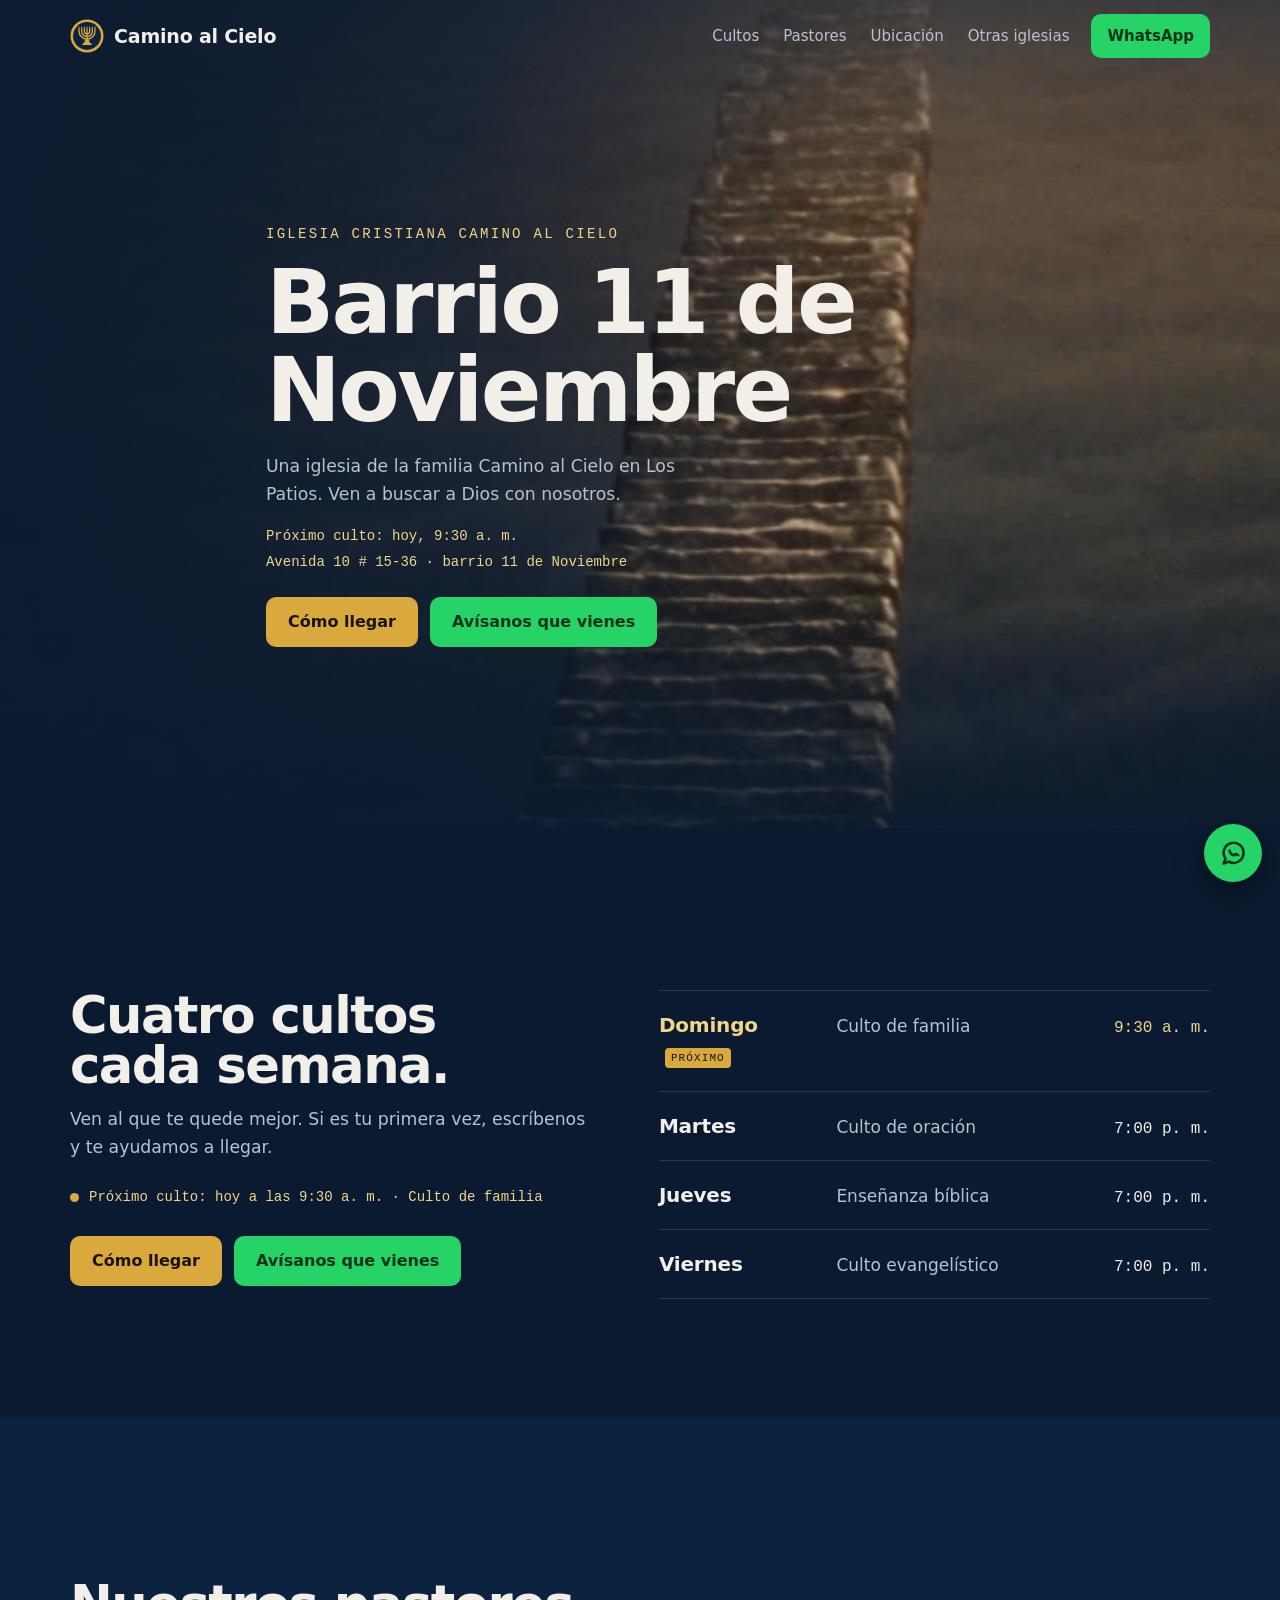
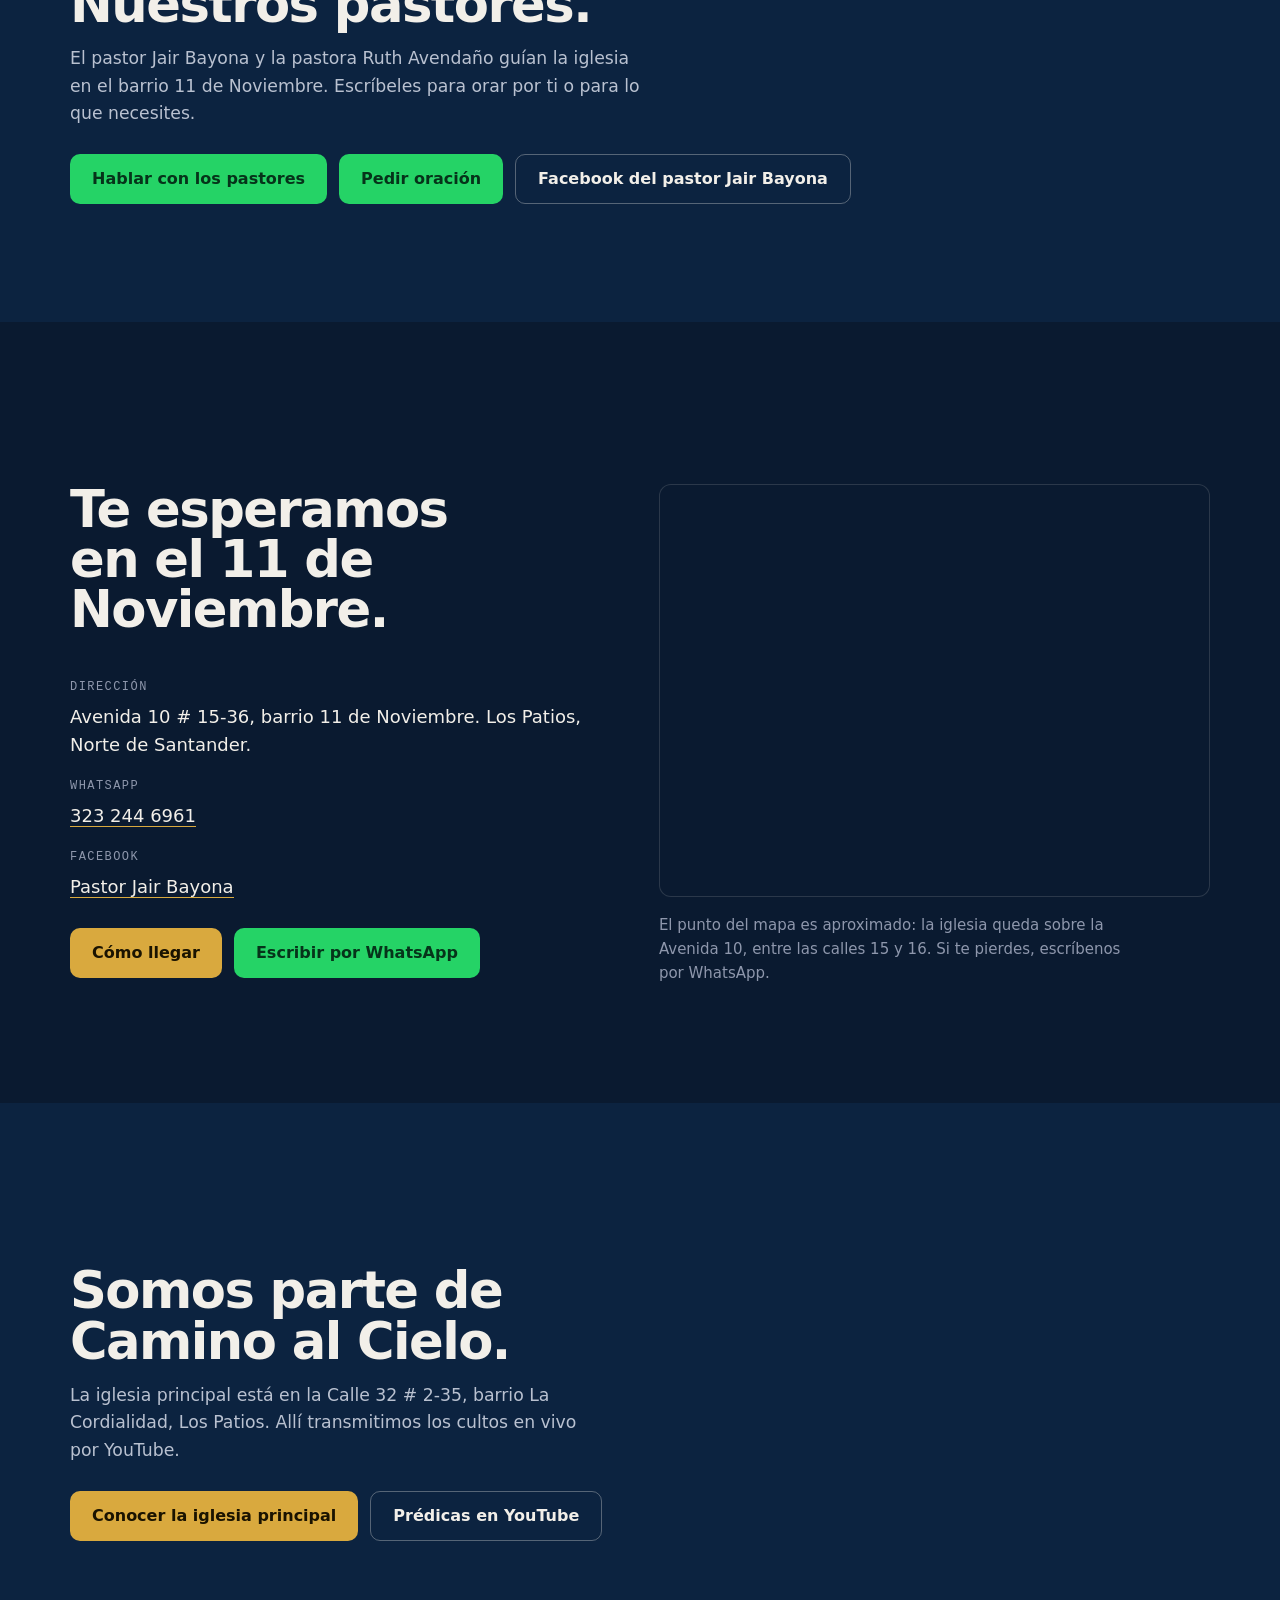
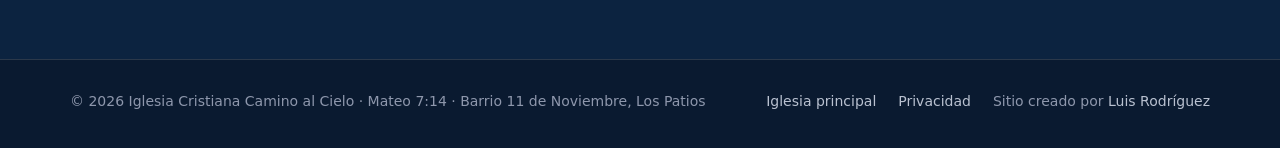
==== once-de-noviembre/index.html @ 1d3d3722 "Web: página de la iglesia del barrio 11 de Noviembre y sección «Nuestras iglesias» - /once-de-noviem" ====
<!doctype html>
<html lang="es-CO" class="no-js">
<head>
<meta charset="utf-8">
<!-- Página generada por _sedes/hacer_sedes.py desde _sedes/sedes.json. No la edites a mano: cambia la lista (o _sedes/plantilla.html) y vuelve a generar. -->
<!-- Seguridad: solo se carga lo propio + Google Fonts y el mapa de Google. Si agregas un recurso de otro sitio, agrégalo aquí en la plantilla. -->
<meta http-equiv="Content-Security-Policy" content="default-src 'none'; script-src 'self'; style-src 'self' https://fonts.googleapis.com; font-src https://fonts.gstatic.com; img-src 'self'; connect-src 'self'; frame-src https://www.google.com https://maps.google.com; base-uri 'none'; form-action 'none'; upgrade-insecure-requests">
<meta name="referrer" content="strict-origin-when-cross-origin">
<meta name="viewport" content="width=device-width, initial-scale=1">
<title>Camino al Cielo · Barrio 11 de Noviembre, Los Patios | Cultos y horarios</title>
<meta name="description" content="Iglesia Cristiana Camino al Cielo en el barrio 11 de Noviembre, Los Patios. Pastores Jair Bayona y Ruth Avendaño. Cultos: Domingo 9:30 a. m.; martes, jueves y viernes 7:00 p. m. Avenida 10 # 15-36.">
<link rel="canonical" href="https://caminoalcielo714.org/once-de-noviembre/">
<meta property="og:type" content="website">
<meta property="og:url" content="https://caminoalcielo714.org/once-de-noviembre/">
<meta property="og:title" content="Iglesia Cristiana Camino al Cielo · Barrio 11 de Noviembre">
<meta property="og:description" content="Te esperamos: Domingo 9:30 a. m.; martes, jueves y viernes 7:00 p. m. Avenida 10 # 15-36, barrio 11 de Noviembre, Los Patios.">
<meta property="og:image" content="https://caminoalcielo714.org/img/og.jpg">
<meta property="og:locale" content="es_CO">
<meta name="theme-color" content="#0A1A30">
<link rel="icon" href="/img/sello.svg" type="image/svg+xml">
<link rel="preload" as="image" href="/img/hero.jpg" media="(min-width: 761px)">
<link rel="preload" as="image" href="/img/hero-movil.jpg" media="(max-width: 760px)">
<link rel="preconnect" href="https://fonts.googleapis.com">
<link rel="preconnect" href="https://fonts.gstatic.com" crossorigin>
<link rel="stylesheet" href="https://fonts.googleapis.com/css2?family=Outfit:wght@500;600;700;800&family=Inter:wght@400;500;600&family=IBM+Plex+Mono:wght@400;500&display=swap">
<link rel="stylesheet" href="/styles.css">
<script type="application/ld+json">{"@context":"https://schema.org","@type":"Church","@id":"https://caminoalcielo714.org/once-de-noviembre/#iglesia","name":"Iglesia Cristiana Camino al Cielo · Barrio 11 de Noviembre","url":"https://caminoalcielo714.org/once-de-noviembre/","logo":"https://caminoalcielo714.org/img/sello.svg","telephone":"+573232446961","address":{"@type":"PostalAddress","streetAddress":"Avenida 10 # 15-36, barrio 11 de Noviembre","addressLocality":"Los Patios","addressRegion":"Norte de Santander","addressCountry":"CO"},"geo":{"@type":"GeoCoordinates","latitude":7.82674,"longitude":-72.51231},"openingHoursSpecification":[{"@type":"OpeningHoursSpecification","dayOfWeek":"Sunday","opens":"09:30","closes":"11:30"},{"@type":"OpeningHoursSpecification","dayOfWeek":"Tuesday","opens":"19:00","closes":"21:00"},{"@type":"OpeningHoursSpecification","dayOfWeek":"Thursday","opens":"19:00","closes":"21:00"},{"@type":"OpeningHoursSpecification","dayOfWeek":"Friday","opens":"19:00","closes":"21:00"}],"parentOrganization":{"@id":"https://caminoalcielo714.org/#iglesia"},"employee":[{"@type":"Person","name":"Jair Bayona","jobTitle":"Pastor"},{"@type":"Person","name":"Ruth Avendaño","jobTitle":"Pastora"}],"sameAs":["https://www.facebook.com/jair.bayona.galan.2025/"]}</script>
<script type="application/json" id="sede-datos">{"whatsapp":"573232446961","mensajes":{"general":"Hola, vi la página de la iglesia Camino al Cielo del barrio 11 de Noviembre y quiero más información.","visita":"Hola, quiero visitar la iglesia Camino al Cielo del barrio 11 de Noviembre. ¿Me ayudan a llegar?","oracion":"Hola, quiero pedir oración por ","pastores":"Hola, quiero hablar con los pastores."},"coord":"7.82674,-72.51231","mapa":"https://www.google.com/maps/dir/?api=1&destination=7.82674,-72.51231","cultos":[{"dia":0,"h":9,"m":30,"nombre":"Culto de familia"},{"dia":2,"h":19,"m":0,"nombre":"Culto de oración"},{"dia":4,"h":19,"m":0,"nombre":"Enseñanza bíblica"},{"dia":5,"h":19,"m":0,"nombre":"Culto evangelístico"}],"duracionMin":120}</script>
</head>
<body>
<header class="nav" id="nav">
  <div class="wrap">
    <a class="logo" href="/" aria-label="Iglesia Cristiana Camino al Cielo, página principal"><img src="/img/sello.svg" alt="" width="34" height="34"><span>Camino al Cielo</span></a>
    <nav class="nav-links" aria-label="Secciones"><a href="#cultos">Cultos</a><a href="#pastores">Pastores</a><a href="#ubicacion">Ubicación</a><a href="/#iglesias">Otras iglesias</a></nav>
    <a class="btn btn-wa btn-nav" data-wa href="https://wa.me/573232446961?text=Hola%2C%20vi%20la%20p%C3%A1gina%20de%20la%20iglesia%20Camino%20al%20Cielo%20del%20barrio%2011%20de%20Noviembre%20y%20quiero%20m%C3%A1s%20informaci%C3%B3n.">WhatsApp</a>
    <button class="burger" id="burger" aria-label="Abrir menú" aria-expanded="false" aria-controls="menu"><svg viewBox="0 0 24 24" fill="none" stroke="currentColor" stroke-width="2" stroke-linecap="round"><path d="M4 7h16M4 12h16M4 17h16"/></svg></button>
  </div>
</header>
<div class="menu" id="menu">
  <a href="#cultos">Cultos</a><a href="#pastores">Pastores</a><a href="#ubicacion">Ubicación</a><a href="/#iglesias">Otras iglesias</a><a href="/">Iglesia principal</a>
  <a class="btn btn-wa" data-wa href="https://wa.me/573232446961?text=Hola%2C%20vi%20la%20p%C3%A1gina%20de%20la%20iglesia%20Camino%20al%20Cielo%20del%20barrio%2011%20de%20Noviembre%20y%20quiero%20m%C3%A1s%20informaci%C3%B3n.">Escribir por WhatsApp</a>
</div>

<main>
  <!-- 1. Portada -->
  <section class="portada" id="inicio" aria-label="Iglesia Cristiana Camino al Cielo · Barrio 11 de Noviembre">
    <picture class="portada-bg">
      <source media="(max-width: 760px)" srcset="/img/hero-movil.jpg">
      <img src="/img/hero.jpg" alt="" fetchpriority="high">
    </picture>
    <div class="wrap portada-in">
      <h1><small>Iglesia Cristiana Camino al Cielo</small> Barrio 11 de Noviembre</h1>
      <p>Una iglesia de la familia Camino al Cielo en Los Patios. Ven a buscar a Dios con nosotros.</p>
      <p class="proximo"><span data-proximo>Domingo 9:30 a. m. · martes, jueves y viernes 7:00 p. m.</span><span>Avenida 10 # 15-36 · barrio 11 de Noviembre</span></p>
      <div class="actions"><a class="btn btn-gold" data-map href="https://www.google.com/maps/dir/?api=1&amp;destination=7.82674,-72.51231">Cómo llegar</a><a class="btn btn-wa" data-wa="visita" href="https://wa.me/573232446961?text=Hola%2C%20quiero%20visitar%20la%20iglesia%20Camino%20al%20Cielo%20del%20barrio%2011%20de%20Noviembre.%20%C2%BFMe%20ayudan%20a%20llegar%3F">Avísanos que vienes</a></div>
    </div>
  </section>

  <!-- 2. Cultos de la semana (sede.js marca hoy y el próximo) -->
  <section class="section" id="cultos">
    <div class="wrap split">
      <div class="reveal">
        <h2 class="h-section">Cuatro cultos cada semana.</h2>
        <p class="lead">Ven al que te quede mejor. Si es tu primera vez, escríbenos y te ayudamos a llegar.</p>
        <p class="estado" id="estado"><i></i><span data-proximo-largo>Domingo 9:30 a. m. · martes, jueves y viernes 7:00 p. m.</span></p>
        <div class="actions"><a class="btn btn-gold" data-map href="https://www.google.com/maps/dir/?api=1&amp;destination=7.82674,-72.51231">Cómo llegar</a><a class="btn btn-wa" data-wa="visita" href="https://wa.me/573232446961?text=Hola%2C%20quiero%20visitar%20la%20iglesia%20Camino%20al%20Cielo%20del%20barrio%2011%20de%20Noviembre.%20%C2%BFMe%20ayudan%20a%20llegar%3F">Avísanos que vienes</a></div>
      </div>
      <div class="reveal">
        <div class="horario" id="horario" role="list" aria-label="Horario de cultos">
          <div class="fila" role="listitem"><span class="dia">Domingo</span><span class="nombre">Culto de familia</span><span class="hora">9:30 a. m.</span></div>
          <div class="fila" role="listitem"><span class="dia">Martes</span><span class="nombre">Culto de oración</span><span class="hora">7:00 p. m.</span></div>
          <div class="fila" role="listitem"><span class="dia">Jueves</span><span class="nombre">Enseñanza bíblica</span><span class="hora">7:00 p. m.</span></div>
          <div class="fila" role="listitem"><span class="dia">Viernes</span><span class="nombre">Culto evangelístico</span><span class="hora">7:00 p. m.</span></div>
        </div>
      </div>
    </div>
  </section>

  <!-- 3. Pastores -->
  <section class="section section-alt" id="pastores">
    <div class="wrap">
      <div class="reveal">
        <h2 class="h-section">Nuestros pastores.</h2>
        <p class="lead">El pastor Jair Bayona y la pastora Ruth Avendaño guían la iglesia en el barrio 11 de Noviembre. Escríbeles para orar por ti o para lo que necesites.</p>
      </div>
      <div class="actions reveal"><a class="btn btn-wa" data-wa="pastores" href="https://wa.me/573232446961?text=Hola%2C%20quiero%20hablar%20con%20los%20pastores.">Hablar con los pastores</a><a class="btn btn-wa" data-wa="oracion" href="https://wa.me/573232446961?text=Hola%2C%20quiero%20pedir%20oraci%C3%B3n%20por%20">Pedir oración</a><a class="btn btn-line" href="https://www.facebook.com/jair.bayona.galan.2025/" target="_blank" rel="noopener">Facebook del pastor Jair Bayona</a></div>
    </div>
  </section>

  <!-- 4. Ubicación y contacto -->
  <section class="section" id="ubicacion">
    <div class="wrap split">
      <div class="reveal">
        <h2 class="h-section">Te esperamos en el 11 de Noviembre.</h2>
        <dl class="datos">
          <dt>Dirección</dt><dd><span class="nowrap">Avenida 10 # 15-36,</span> barrio 11 de Noviembre. Los Patios, Norte de Santander.</dd>
          <dt>WhatsApp</dt><dd><a data-wa href="https://wa.me/573232446961?text=Hola%2C%20vi%20la%20p%C3%A1gina%20de%20la%20iglesia%20Camino%20al%20Cielo%20del%20barrio%2011%20de%20Noviembre%20y%20quiero%20m%C3%A1s%20informaci%C3%B3n.">323 244 6961</a></dd>
          <dt>Facebook</dt><dd><a href="https://www.facebook.com/jair.bayona.galan.2025/" target="_blank" rel="noopener">Pastor Jair Bayona</a></dd>
        </dl>
        <div class="actions"><a class="btn btn-gold" data-map href="https://www.google.com/maps/dir/?api=1&amp;destination=7.82674,-72.51231">Cómo llegar</a><a class="btn btn-wa" data-wa href="https://wa.me/573232446961?text=Hola%2C%20vi%20la%20p%C3%A1gina%20de%20la%20iglesia%20Camino%20al%20Cielo%20del%20barrio%2011%20de%20Noviembre%20y%20quiero%20m%C3%A1s%20informaci%C3%B3n.">Escribir por WhatsApp</a></div>
      </div>
      <div class="reveal">
        <div class="mapa"><iframe id="mapa" title="Mapa: Avenida 10 # 15-36, barrio 11 de Noviembre, Los Patios" loading="lazy" referrerpolicy="strict-origin-when-cross-origin"></iframe></div>
        <p class="nota">El punto del mapa es aproximado: la iglesia queda sobre la Avenida 10, entre las calles 15 y 16. Si te pierdes, escríbenos por WhatsApp.</p>
      </div>
    </div>
  </section>

  <!-- 5. La iglesia principal -->
  <section class="section section-alt" id="familia">
    <div class="wrap">
      <div class="reveal">
        <h2 class="h-section">Somos parte de Camino al Cielo.</h2>
        <p class="lead">La iglesia principal está en la Calle 32 # 2-35, barrio La Cordialidad, Los Patios. Allí transmitimos los cultos en vivo por YouTube.</p>
      </div>
      <div class="actions reveal"><a class="btn btn-gold" href="/">Conocer la iglesia principal</a><a class="btn btn-line" href="https://www.youtube.com/@ICCCMT714/videos" target="_blank" rel="noopener">Prédicas en YouTube</a></div>
    </div>
  </section>
</main>

<footer class="footer">
  <div class="wrap">
    <span>© 2026 Iglesia Cristiana Camino al Cielo · Mateo 7:14 · Barrio 11 de Noviembre, Los Patios</span>
    <span class="footer-links"><a href="/">Iglesia principal</a><a href="/privacidad.html">Privacidad</a><span>Sitio creado por <a href="https://wa.me/573134308017" target="_blank" rel="noopener">Luis Rodríguez</a></span></span>
  </div>
</footer>
<a class="wa-float" data-wa href="https://wa.me/573232446961?text=Hola%2C%20vi%20la%20p%C3%A1gina%20de%20la%20iglesia%20Camino%20al%20Cielo%20del%20barrio%2011%20de%20Noviembre%20y%20quiero%20m%C3%A1s%20informaci%C3%B3n." aria-label="Escribir por WhatsApp"><svg viewBox="0 0 24 24" fill="none" stroke="currentColor" stroke-width="2.2" stroke-linecap="round" stroke-linejoin="round"><path d="M21 12a8.5 8.5 0 0 1-12.6 7.4L4 21l1.6-4.3A8.5 8.5 0 1 1 21 12z"/><path d="M9 10c.4 2 2 3.6 4 4l1.5-1.2 2 1"/></svg></a>
<script src="/sede.js"></script>
</body>
</html>
---- styles.css ----
/* Iglesia Cristiana Camino al Cielo — basada en la plantilla web-1200 v2 de Luis.
   Colores del sello (ICCCMT714/marca): azul profundo #0C2340, oro #D9A93E, oro claro #F0D68A, blanco cálido #F2EFE9.
   Los rgba(10, 26, 48, …) de los degradados son el fondo --bg. */
:root {
  --bg: #0A1A30; --bg-2: #0C2340; --line: rgba(242, 239, 233, .14);
  --ink: #F2EFE9; --ink-2: #B9C1D0; --ink-3: #8E97AC;
  --accent: #D9A93E; --accent-2: #F0D68A; --accent-ink: #1A1300;
  --wa: #25D366; --wa-ink: #06331A;
  --display: 'Outfit', 'Segoe UI', system-ui, sans-serif;
  --body: 'Inter', 'Segoe UI', Roboto, system-ui, sans-serif;
  --mono: 'IBM Plex Mono', Consolas, monospace;
  --r: 12px;
  --max: 1180px;
  color-scheme: dark;
}
* { box-sizing: border-box; }
html { scroll-behavior: smooth; -webkit-text-size-adjust: 100%; scroll-padding-top: 72px; }
body { margin: 0; background: var(--bg); color: var(--ink); font-family: var(--body); font-size: 17px; line-height: 1.6; overflow-x: hidden; }
img { max-width: 100%; display: block; }
a { color: inherit; }
h1, h2, h3 { font-family: var(--display); font-weight: 800; letter-spacing: -.03em; line-height: .98; margin: 0; text-wrap: balance; }
h1 { font-size: clamp(46px, 7vw, 100px); }
h1 small { display: block; font: 500 clamp(13px, 1.1vw, 15px)/1 var(--mono); letter-spacing: .16em; text-transform: uppercase; color: var(--accent-2); margin-bottom: 18px; }
h2 { font-size: clamp(34px, 5vw, 72px); }
h3 { font-size: clamp(24px, 2.4vw, 32px); letter-spacing: -.02em; line-height: 1.1; }
.h-section { font-size: clamp(32px, 4vw, 54px); max-width: 16ch; }
p { margin: 0; text-wrap: pretty; }
.wrap { max-width: var(--max); margin: 0 auto; padding: 0 20px; }
.lead { color: var(--ink-2); font-size: clamp(17px, 1.35vw, 19px); max-width: 52ch; margin-top: 16px; }
.section { padding-block: clamp(72px, 11vw, 140px); }
.section-alt { background: var(--bg-2); }
.actions { display: flex; gap: 12px; flex-wrap: wrap; margin-top: 26px; }
.nota { color: var(--ink-3); font-size: 15px; margin-top: 16px; max-width: 52ch; }
.nowrap { white-space: nowrap; }

/* ---- botones: tres identidades, un solo radio ---- */
.btn { appearance: none; border: 0; cursor: pointer; font: 600 16px/1 var(--body); min-height: 50px; padding: 16px 22px; border-radius: 10px; display: inline-flex; align-items: center; justify-content: center; gap: 10px; text-decoration: none; transition: transform .15s, background .2s, border-color .2s; white-space: nowrap; }
.btn:active { transform: translateY(1px) scale(.99); }
.btn-gold { background: var(--accent); color: var(--accent-ink); }
.btn-gold:hover { background: #E8BC57; }
.btn-wa { background: var(--wa); color: var(--wa-ink); }
.btn-wa:hover { background: #3AE07A; }
.btn-line { background: transparent; color: var(--ink); border: 1px solid rgba(242, 239, 233, .32); }
.btn-line:hover { border-color: var(--ink); }
:where(a, button):focus-visible { outline: 2px solid var(--accent); outline-offset: 3px; }

/* ---- navegación ---- */
.nav { position: fixed; top: 0; left: 0; right: 0; z-index: 40; padding: 14px 0; transition: background .3s, padding .3s, border-color .3s; border-bottom: 1px solid transparent; }
.nav.solid { background: rgba(10, 26, 48, .86); backdrop-filter: blur(14px); -webkit-backdrop-filter: blur(14px); border-color: var(--line); padding: 8px 0; }
.nav .wrap { display: flex; align-items: center; gap: 22px; }
.logo { display: flex; align-items: center; gap: 10px; text-decoration: none; font-family: var(--display); font-weight: 700; font-size: 19px; letter-spacing: -.01em; }
.logo img { width: 34px; height: 34px; }
.nav-links { margin-left: auto; display: flex; gap: 24px; font-size: 15px; font-weight: 500; color: var(--ink-2); }
.nav-links a { text-decoration: none; transition: color .2s; padding: 8px 0; }
.nav-links a:hover { color: var(--ink); }
.nav .btn-nav { min-height: 44px; padding: 12px 16px; font-size: 15px; }
.burger { display: none; margin-left: auto; background: transparent; border: 1px solid rgba(242, 239, 233, .32); color: var(--ink); width: 46px; height: 46px; border-radius: 10px; cursor: pointer; }
.burger svg { width: 22px; height: 22px; }
.menu { display: none; position: fixed; inset: 0; background: rgba(10, 26, 48, .98); z-index: 39; padding: 92px 24px 24px; flex-direction: column; gap: 4px; overflow-y: auto; }
.menu.open { display: flex; }
.menu a { font-family: var(--display); font-weight: 700; font-size: 32px; letter-spacing: -.02em; text-decoration: none; color: var(--ink); padding: 10px 0; border-bottom: 1px solid var(--line); }
.menu .btn { margin-top: 18px; align-self: flex-start; font: 600 16px/1 var(--body); }

/* ---- portada con scroll ---- */
.film { height: 460vh; position: relative; }
.film-stage { position: sticky; top: 0; height: 100vh; height: 100dvh; overflow: hidden; isolation: isolate; background: var(--bg); }
.film-stage video, .film-poster, .film-poster img { position: absolute; inset: 0; width: 100%; height: 100%; object-fit: cover; object-position: 62% center; }
.film-poster { z-index: -1; }
.film-stage video { z-index: 0; }
.film.still .film-poster img { transform-origin: 63% 30%; transform: scale(calc(1.02 + var(--p, 0) * .34)); will-change: transform; }
.film-scrim { position: absolute; inset: 0; z-index: 1; background: linear-gradient(90deg, rgba(10, 26, 48, .9) 0%, rgba(10, 26, 48, .62) 36%, rgba(10, 26, 48, .06) 68%), linear-gradient(180deg, rgba(10, 26, 48, .6) 0%, transparent 26%, transparent 70%, rgba(10, 26, 48, .8) 100%); }
.chapters { position: absolute; inset: 0; z-index: 2; }
.chapter { position: absolute; left: 0; right: 0; top: 50%; transform: translateY(calc(-50% + 28px)); opacity: 0; visibility: hidden; transition: opacity .5s ease, transform .6s cubic-bezier(.2, .8, .2, 1), visibility 0s linear .5s; }
.chapter.on { opacity: 1; visibility: visible; transform: translateY(-50%); transition-delay: 0s, 0s, 0s; }
.chapter .wrap { display: grid; gap: 18px; }
.chapter h1, .chapter h2 { max-width: 12ch; }
.chapter p { color: var(--ink-2); font-size: clamp(17px, 1.35vw, 20px); max-width: 42ch; }
.chapter .proximo { display: grid; gap: 6px; font: 500 14px/1.45 var(--mono); color: var(--accent-2); max-width: none; }
.chapter .actions { margin-top: 6px; }
.film-index { position: absolute; right: 22px; top: 50%; transform: translateY(-50%); z-index: 3; display: grid; gap: 12px; }
.film-index button { width: 3px; height: 30px; border: 0; padding: 0; border-radius: 2px; background: rgba(242, 239, 233, .3); cursor: pointer; transition: background .3s, height .3s; }
.film-index button::before { content: ''; position: absolute; inset: -6px -14px; }
.film-index button { position: relative; }
.film-index button.on { background: var(--accent); height: 44px; }
.film-index button:hover { background: var(--ink); }

/* ---- cultos ---- */
.split { display: grid; grid-template-columns: minmax(0, 1fr) minmax(0, 1.05fr); gap: clamp(32px, 5vw, 72px); align-items: start; }
.estado { display: inline-flex; align-items: center; gap: 10px; margin-top: 26px; font: 500 14px/1.4 var(--mono); color: var(--accent-2); }
.estado i, .en-vivo i { flex: none; width: 9px; height: 9px; border-radius: 50%; background: var(--accent); }
.estado.on i, .en-vivo i { background: #FF4D4D; box-shadow: 0 0 0 4px rgba(255, 77, 77, .2); }
.horario { border-top: 1px solid var(--line); }
.fila { display: grid; grid-template-columns: 9.5em 1fr auto; gap: 6px 16px; align-items: baseline; padding: 18px 0; border-bottom: 1px solid var(--line); }
.fila .dia { font-family: var(--display); font-weight: 600; font-size: 20px; letter-spacing: -.01em; }
.fila .dia em { font: 500 11px/1 var(--mono); font-style: normal; letter-spacing: .1em; text-transform: uppercase; color: var(--accent-ink); background: var(--accent); padding: 4px 6px; border-radius: 4px; margin-left: 6px; vertical-align: 3px; }
.fila .nombre { color: var(--ink-2); }
.fila .hora { font: 500 16px/1 var(--mono); color: var(--ink); }
.fila.prox .dia, .fila.prox .hora { color: var(--accent-2); }

/* ---- primera vez: banda con la foto del templo ---- */
.band { position: relative; isolation: isolate; overflow: hidden; min-height: 82vh; display: grid; align-items: center; padding-block: clamp(72px, 10vw, 120px); }
.band-bg { position: absolute; inset: 0; z-index: -2; width: 100%; height: 100%; object-fit: cover; object-position: 55% 40%; }
.band::before { content: ''; position: absolute; inset: 0; z-index: -1; background: linear-gradient(90deg, rgba(10, 26, 48, .96) 0%, rgba(10, 26, 48, .86) 50%, rgba(10, 26, 48, .5) 100%), linear-gradient(180deg, rgba(10, 26, 48, .9) 0%, transparent 30%, transparent 78%, rgba(10, 26, 48, .85) 100%); }
.band-in { max-width: 720px; margin-left: max(20px, calc((100% - var(--max)) / 2 + 20px)); }
.band .lead { margin-top: 18px; }
.lines { list-style: none; padding: 0; margin: 30px 0 32px; border-top: 1px solid var(--line); }
.lines li { padding: 16px 0; border-bottom: 1px solid var(--line); color: var(--ink-2); font-size: 17px; }
.lines b { color: var(--ink); font-weight: 600; }

/* ---- pastores ---- */
.pastores { display: grid; grid-template-columns: repeat(2, minmax(0, 1fr)); gap: clamp(20px, 3vw, 40px); margin-top: 44px; max-width: 900px; }
.pastores figure { margin: 0; display: grid; gap: 14px; }
.pastores img { width: 100%; height: auto; aspect-ratio: 4 / 5; object-fit: cover; object-position: center 20%; border-radius: var(--r); background: var(--bg-2); }
.pastores figcaption { display: grid; gap: 4px; }
.pastores b { font-family: var(--display); font-weight: 600; font-size: 22px; letter-spacing: -.01em; }
.pastores span { color: var(--ink-2); font-size: 16px; }

/* ---- prédicas ---- */
.head-row { display: flex; flex-wrap: wrap; align-items: end; justify-content: space-between; gap: 18px 40px; }
.en-vivo { display: inline-flex; align-items: center; gap: 10px; font: 500 14px/1.4 var(--mono); }
.en-vivo a { color: var(--ink); }
.en-vivo[hidden] { display: none; }
.video { margin-top: 40px; aspect-ratio: 16 / 9; border-radius: var(--r); overflow: hidden; background: #000; border: 1px solid var(--line); }
.video iframe { width: 100%; height: 100%; border: 0; display: block; }

/* ---- redes y compartir ---- */
.redes { list-style: none; padding: 0; margin: 40px 0 0; display: grid; grid-template-columns: repeat(2, minmax(0, 1fr)); column-gap: clamp(24px, 4vw, 56px); border-top: 1px solid var(--line); }
.redes a { display: grid; grid-template-columns: 1fr auto; align-items: baseline; gap: 4px 16px; padding: 22px 0; border-bottom: 1px solid var(--line); text-decoration: none; transition: color .2s; }
.redes a::after { content: '↗'; grid-column: 2; grid-row: 1; color: var(--accent); font-size: 20px; }
.redes b { font-family: var(--display); font-weight: 700; font-size: clamp(24px, 2.4vw, 30px); letter-spacing: -.02em; }
.redes code { grid-column: 1 / -1; font: 500 14px/1.3 var(--mono); color: var(--accent-2); }
.redes span { grid-column: 1 / -1; color: var(--ink-2); font-size: 16px; }
.redes a:hover b { color: var(--accent-2); }
.compartir { display: flex; align-items: center; gap: clamp(20px, 3vw, 36px); margin-top: 48px; padding: 24px; border: 1px solid var(--line); border-radius: var(--r); max-width: 760px; }
.compartir img { flex: none; width: 132px; height: 132px; border-radius: 8px; background: #fff; }
.compartir p { color: var(--ink-2); margin-top: 8px; max-width: 44ch; }
.compartir .actions { margin-top: 18px; }

/* ---- oración y ofrendas ---- */
.ofrenda { border-top: 1px solid var(--line); padding-top: 28px; }
.ofrenda > p { color: var(--ink-2); margin-top: 14px; max-width: 46ch; }
.llave { display: flex; flex-wrap: wrap; align-items: center; gap: 14px 18px; margin-top: 22px; }
.llave code { font: 500 clamp(24px, 3vw, 32px)/1.1 var(--mono); color: var(--accent-2); letter-spacing: -.01em; user-select: all; }

/* ---- ubicación ---- */
.datos { margin: 30px 0 0; display: grid; gap: 4px; }
.datos dt { font: 500 12px/1 var(--mono); letter-spacing: .12em; text-transform: uppercase; color: var(--ink-3); margin-top: 16px; }
.datos dd { margin: 6px 0 0; font-size: 18px; }
.datos a { color: var(--ink); text-decoration: none; border-bottom: 1px solid var(--accent); }
.fachada { margin: 0 0 20px; }
.fachada img { width: 100%; height: auto; aspect-ratio: 16 / 9; object-fit: cover; border-radius: var(--r); background: var(--bg-2); }
.fachada figcaption { color: var(--ink-2); font-size: 15px; margin-top: 10px; }
.mapa { aspect-ratio: 4 / 3; border-radius: var(--r); overflow: hidden; border: 1px solid var(--line); background: var(--bg); }
.mapa iframe { width: 100%; height: 100%; border: 0; display: block; filter: saturate(.85); }

/* ---- nuestras iglesias (lista en index.html, generada por _sedes/hacer_sedes.py) ---- */
.iglesias { list-style: none; padding: 0; margin: 40px 0 0; display: grid; grid-template-columns: repeat(auto-fill, minmax(min(100%, 340px), 1fr)); gap: 20px; }
.iglesias a { display: grid; align-content: start; gap: 6px; height: 100%; padding: 26px; border: 1px solid var(--line); border-radius: var(--r); background: var(--bg); text-decoration: none; transition: border-color .2s; }
.iglesias a:hover { border-color: var(--accent); }
.iglesias small { font: 500 12px/1 var(--mono); letter-spacing: .12em; text-transform: uppercase; color: var(--accent-2); }
.iglesias b { font-family: var(--display); font-weight: 700; font-size: clamp(26px, 2.6vw, 32px); letter-spacing: -.02em; line-height: 1.08; margin: 8px 0 6px; }
.iglesias span { color: var(--ink-2); font-size: 16px; }
.iglesias em { font-style: normal; font-weight: 600; color: var(--accent-2); margin-top: 12px; }

/* ---- páginas de las iglesias hijas: portada fija con la misma imagen ---- */
.portada { position: relative; isolation: isolate; overflow: hidden; min-height: 92vh; min-height: 92svh; display: grid; align-items: center; padding: 110px 0 64px; }
.portada-bg, .portada-bg img { position: absolute; inset: 0; z-index: -2; width: 100%; height: 100%; object-fit: cover; object-position: 62% center; }
.portada::before { content: ''; position: absolute; inset: 0; z-index: -1; background: linear-gradient(90deg, rgba(10, 26, 48, .9) 0%, rgba(10, 26, 48, .62) 36%, rgba(10, 26, 48, .06) 68%), linear-gradient(180deg, rgba(10, 26, 48, .6) 0%, transparent 26%, transparent 70%, rgba(10, 26, 48, .8) 100%); }
.portada-in { display: grid; gap: 18px; }
.portada h1 { max-width: 12ch; }
.portada p { color: var(--ink-2); font-size: clamp(17px, 1.35vw, 20px); max-width: 42ch; }
.portada .proximo { display: grid; gap: 6px; font: 500 14px/1.45 var(--mono); color: var(--accent-2); max-width: none; }
.portada .actions { margin-top: 6px; }

.footer { padding: 30px 0 36px; border-top: 1px solid var(--line); color: var(--ink-3); font-size: 14px; }
.footer .wrap { display: flex; gap: 16px; flex-wrap: wrap; align-items: center; justify-content: space-between; }
.footer-links { display: flex; flex-wrap: wrap; gap: 8px 22px; }
.footer a { color: var(--ink-2); text-decoration: none; }
.footer a:hover { color: var(--ink); }

.wa-float { position: fixed; right: 18px; bottom: 18px; z-index: 45; width: 58px; height: 58px; border-radius: 50%; background: var(--wa); color: var(--wa-ink); display: grid; place-items: center; box-shadow: 0 12px 30px rgba(0, 0, 0, .35); text-decoration: none; transition: transform .2s; }
.wa-float:hover { transform: scale(1.06); }
.wa-float svg { width: 28px; height: 28px; }

/* ---- entradas (solo transform) ---- */
.reveal { transform: translateY(22px); transition: transform .8s cubic-bezier(.2, .8, .2, 1); }
.reveal.in, .no-js .reveal, .motion-off .reveal { transform: none; }

@media (max-width: 980px) {
  .nav-links { gap: 18px; font-size: 14px; }
}
@media (max-width: 900px) {
  .split { grid-template-columns: 1fr; }
  .band { min-height: 0; }
}
@media (max-width: 860px) {
  .nav-links, .nav .btn-nav { display: none; }
  .burger { display: grid; place-items: center; }
}
@media (max-width: 760px) {
  .film { height: 400vh; }
  .film-stage video, .film-poster, .film-poster img { object-position: center; }
  .film.still .film-poster img { transform-origin: 50% 20%; }
  .film-scrim { background: linear-gradient(180deg, rgba(10, 26, 48, .6) 0%, rgba(10, 26, 48, .05) 24%, rgba(10, 26, 48, .5) 50%, rgba(10, 26, 48, .97) 82%); }
  .chapter { top: auto; bottom: 26px; transform: translateY(22px); }
  .chapter.on { transform: none; }
  .chapter h1, .chapter h2 { max-width: none; }
  .chapter .wrap { padding-right: 84px; gap: 14px; }
  .chapter .proximo { font-size: 13px; }
  .film-index { display: none; }
  .fila { grid-template-columns: 1fr auto; padding: 16px 0; }
  .fila .dia { grid-column: 1; }
  .fila .hora { grid-column: 2; grid-row: 1; }
  .fila .nombre { grid-column: 1 / -1; font-size: 16px; }
  .redes { grid-template-columns: 1fr; }
  .compartir { flex-direction: column; align-items: flex-start; padding: 20px; }
  .pastores { grid-template-columns: 1fr 1fr; gap: 14px; }
  .pastores b { font-size: 18px; }
  .pastores span { font-size: 14px; }
  .footer .wrap { padding-bottom: 64px; }
  .portada { align-items: end; padding: 96px 0 34px; }
  .portada-bg, .portada-bg img { object-position: center; }
  .portada::before { background: linear-gradient(180deg, rgba(10, 26, 48, .6) 0%, rgba(10, 26, 48, .05) 24%, rgba(10, 26, 48, .5) 50%, rgba(10, 26, 48, .97) 82%); }
  .portada .proximo { font-size: 13px; }
  .iglesias a { padding: 22px; }
}
@media (max-width: 420px) {
  .chapter .actions .btn { padding: 15px 18px; }
}
@media (prefers-reduced-motion: reduce) {
  html { scroll-behavior: auto; }
  .film { height: auto; }
  .film-stage { position: relative; height: auto; min-height: 100vh; padding: 90px 0 40px; }
  .film-stage video { display: none; }
  .film-poster { position: absolute; }
  .chapters { position: relative; }
  .chapter { position: static; opacity: 1; visibility: visible; transform: none; padding: 34px 0; }
  .chapter .wrap { padding-right: 20px; }
  .film-index { display: none; }
}
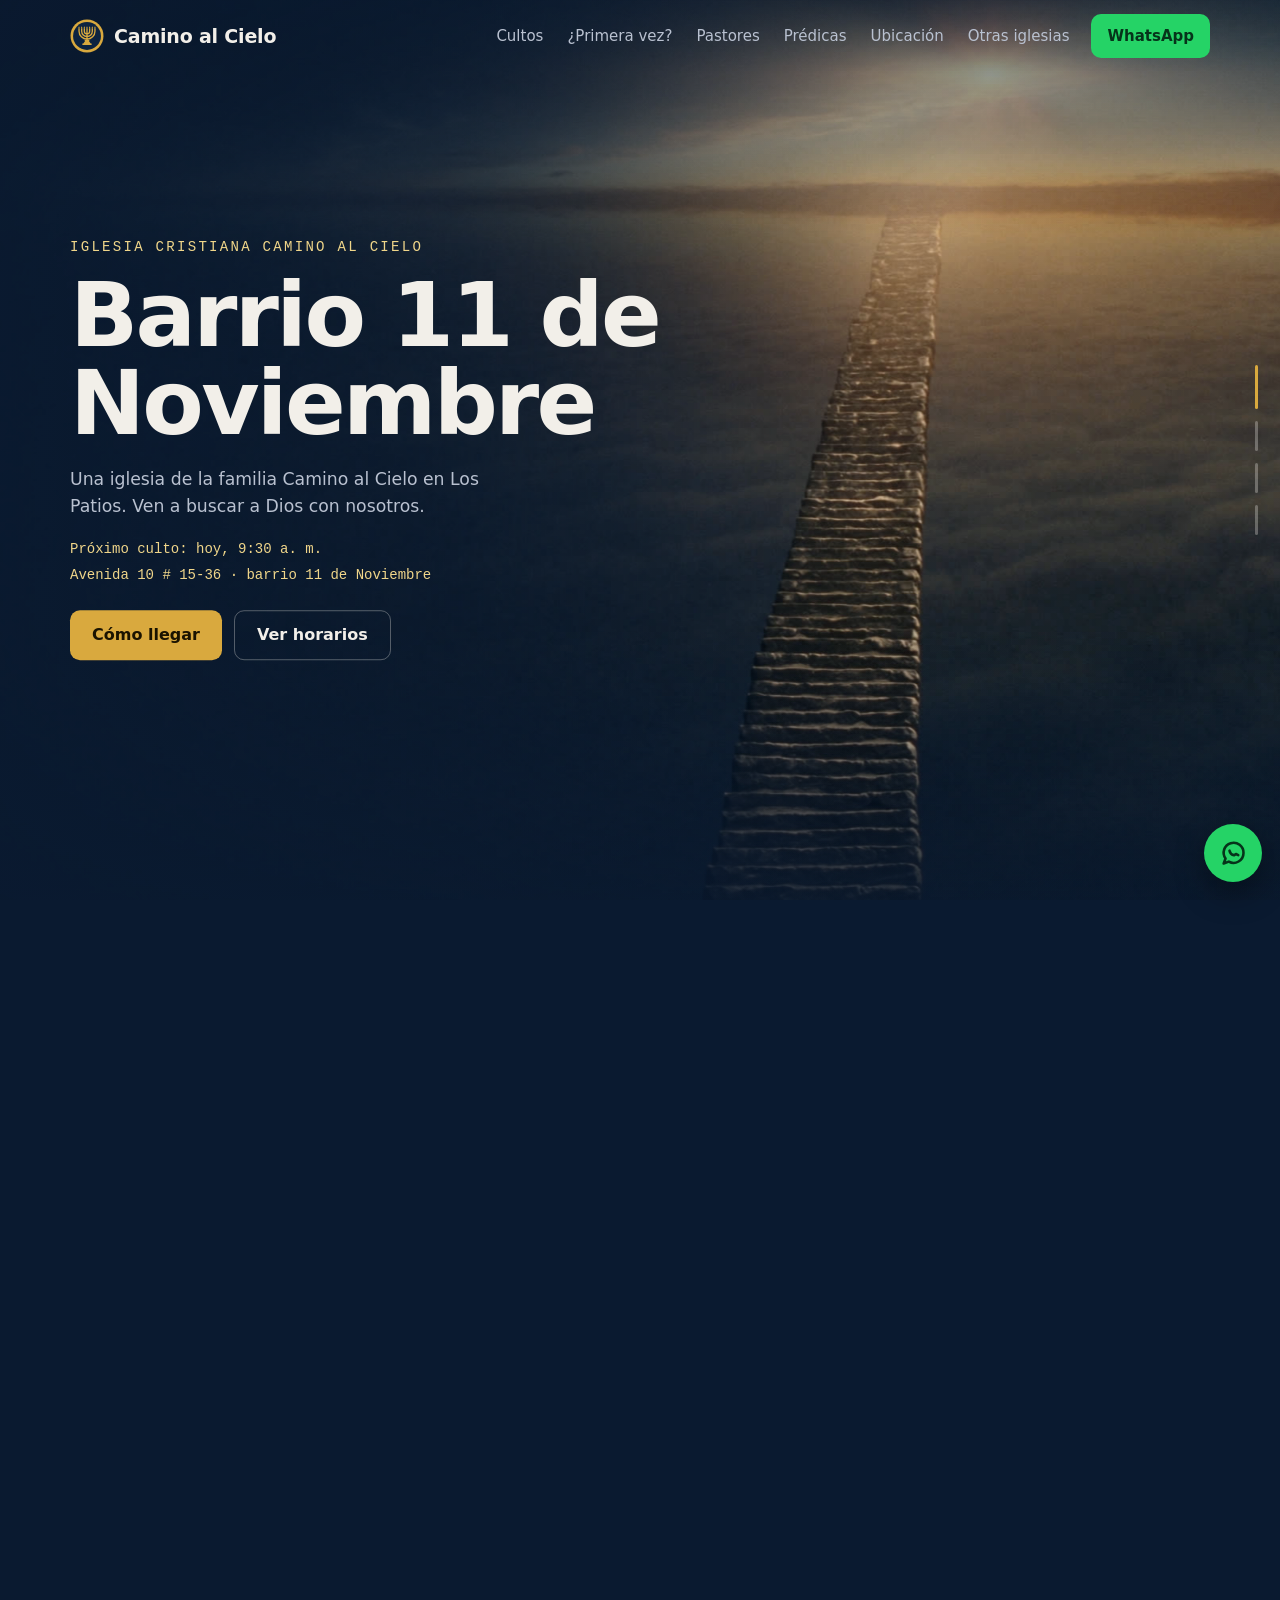
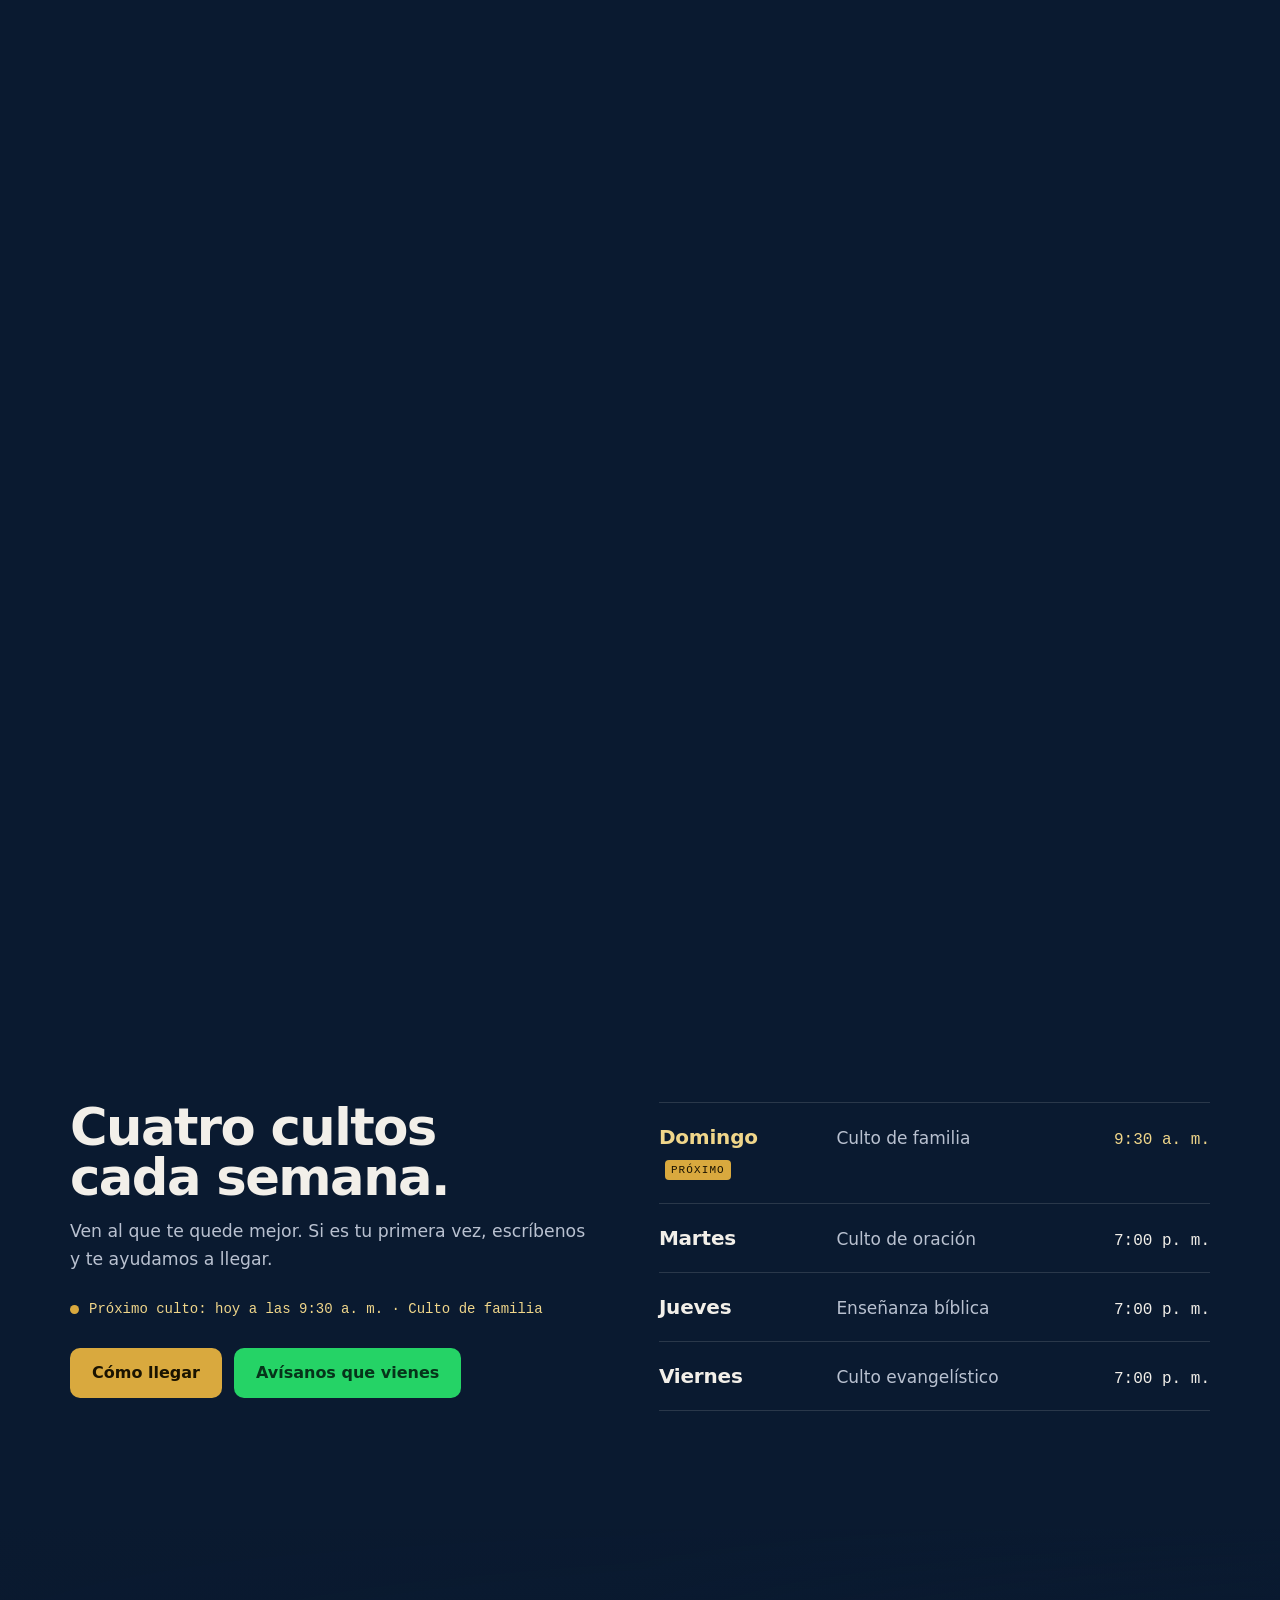
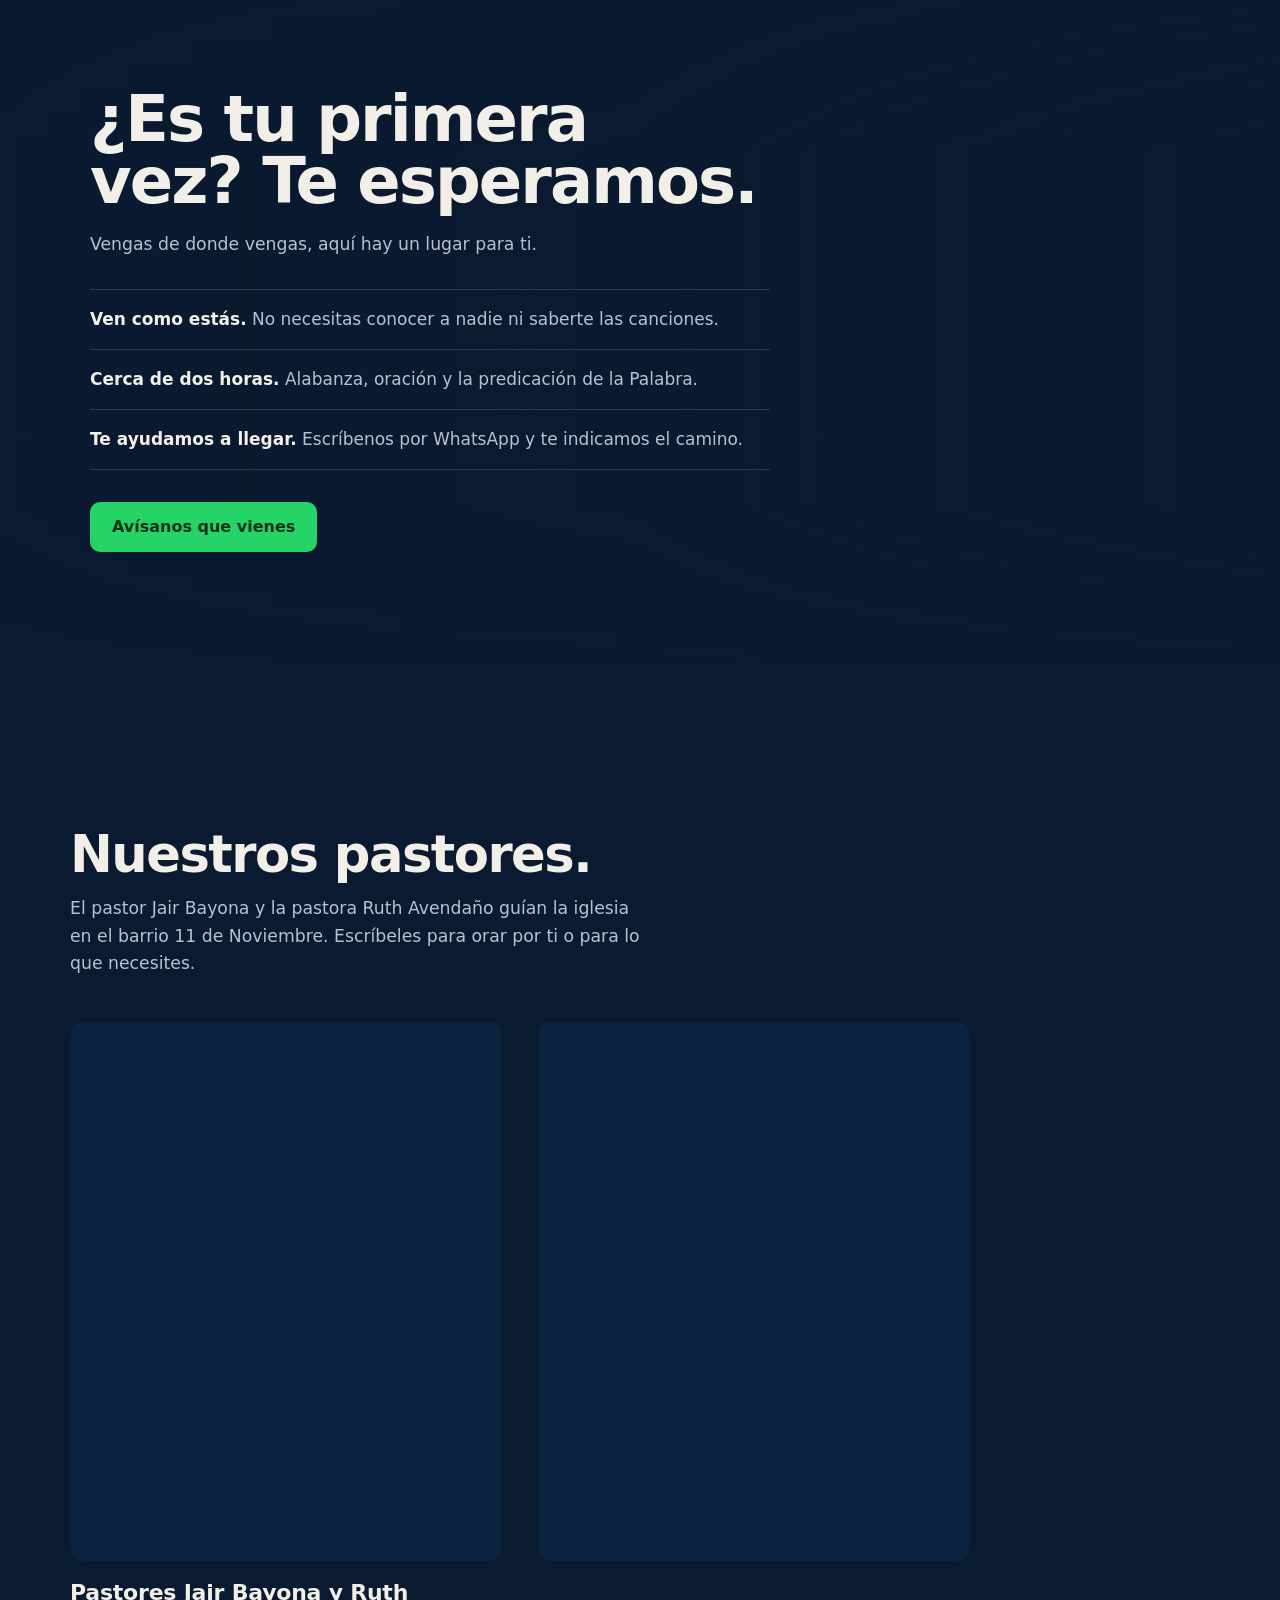
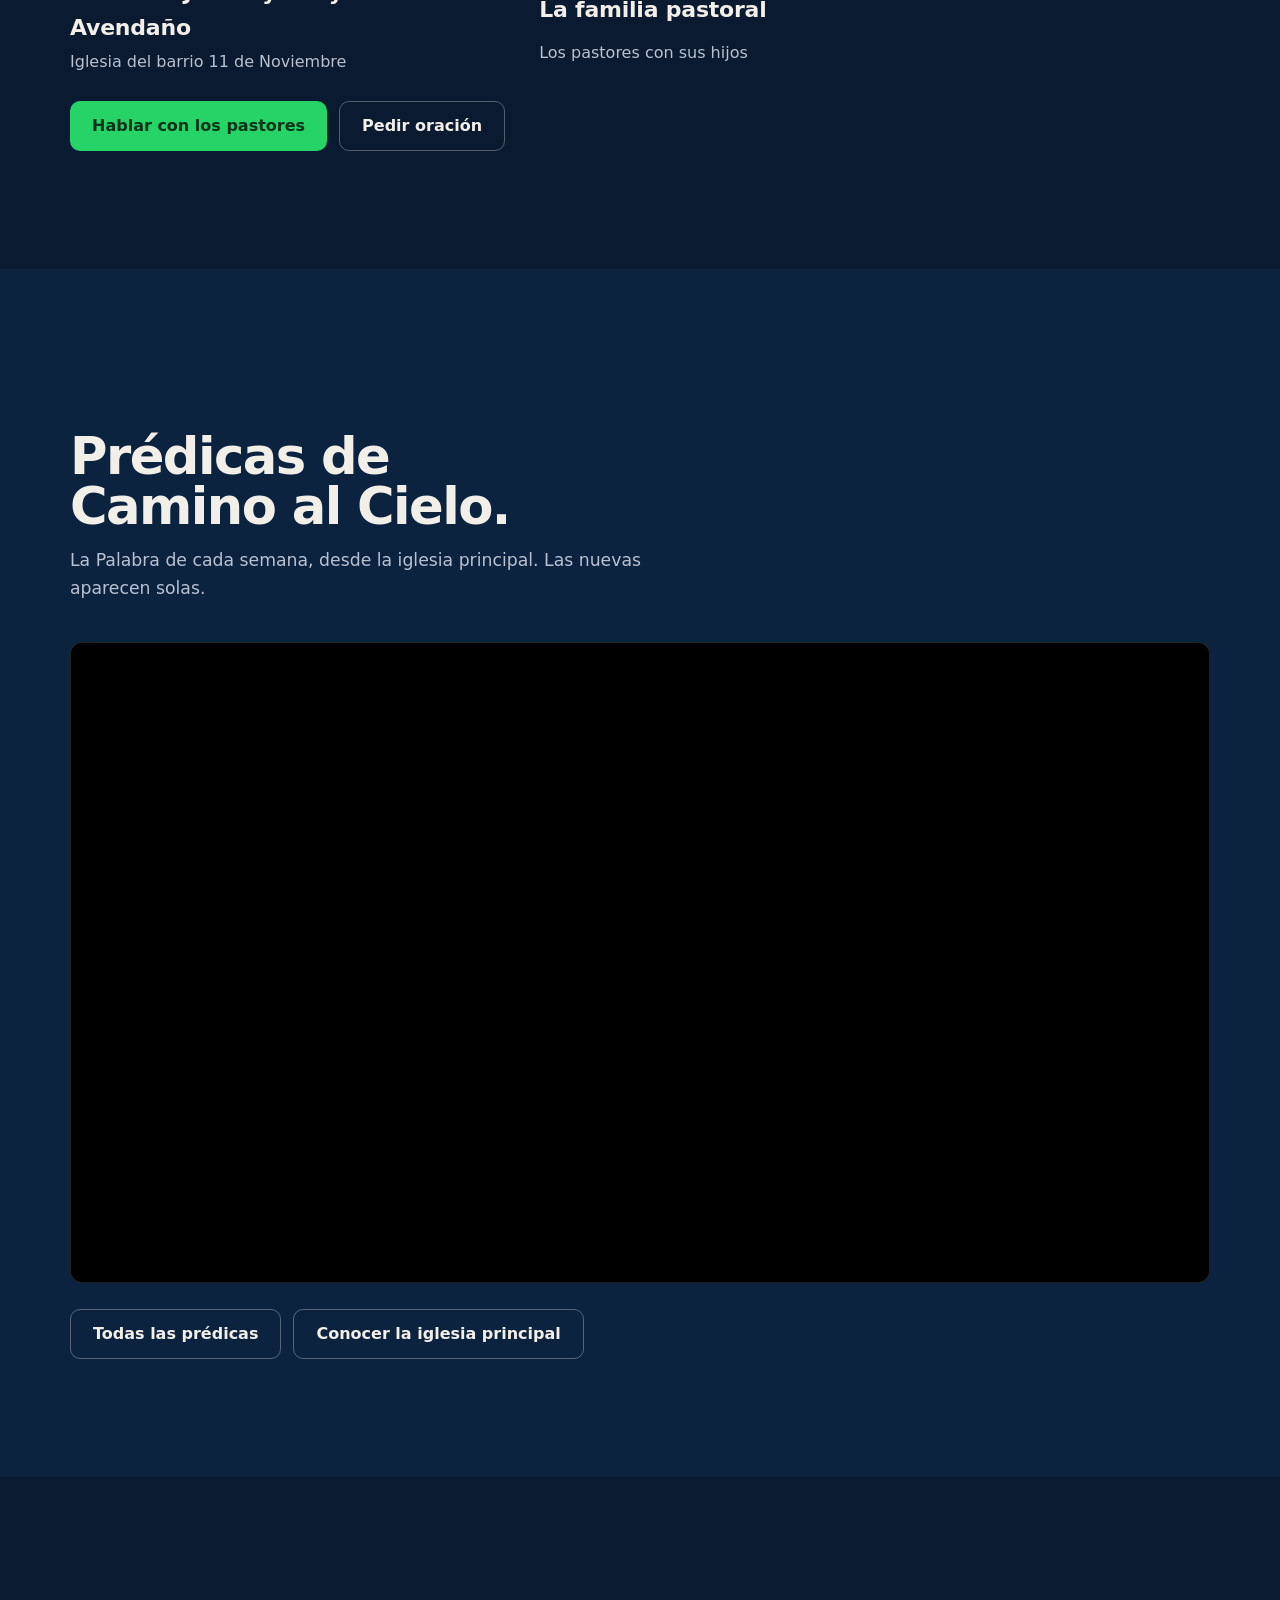
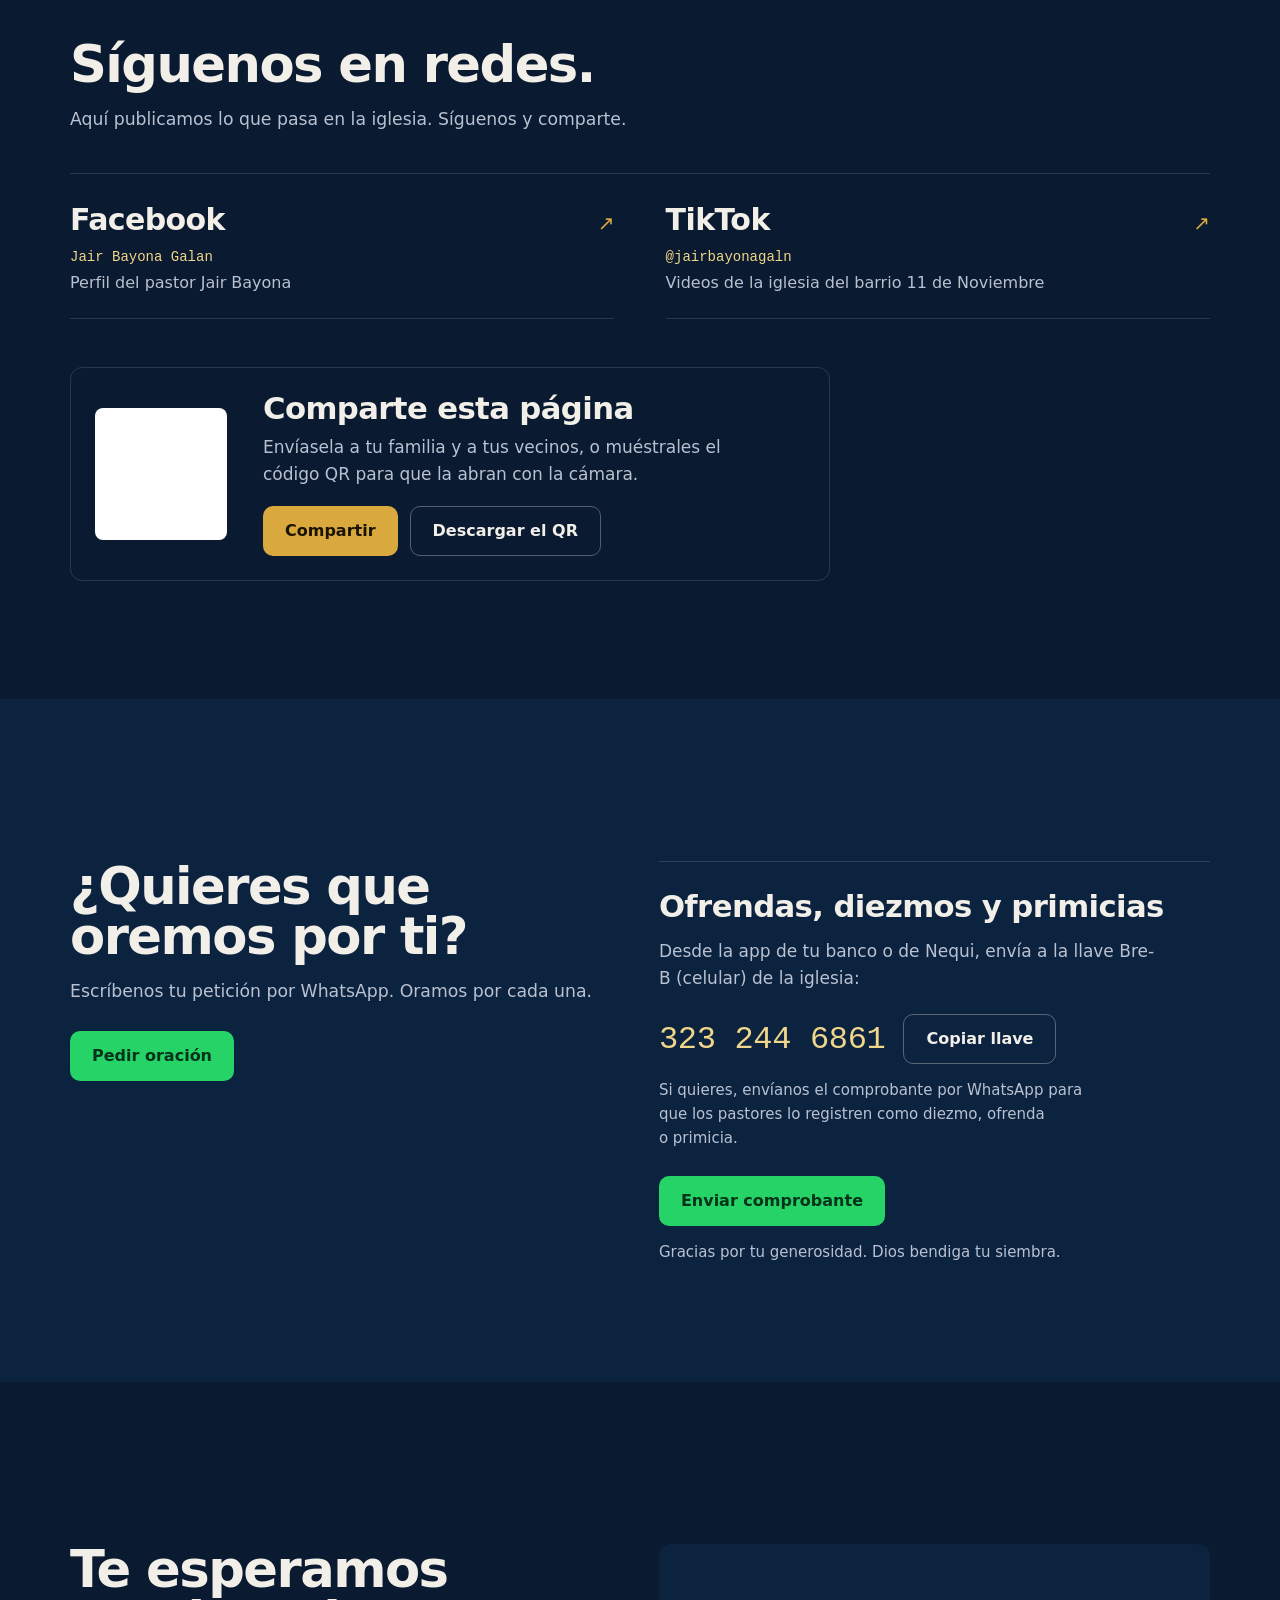
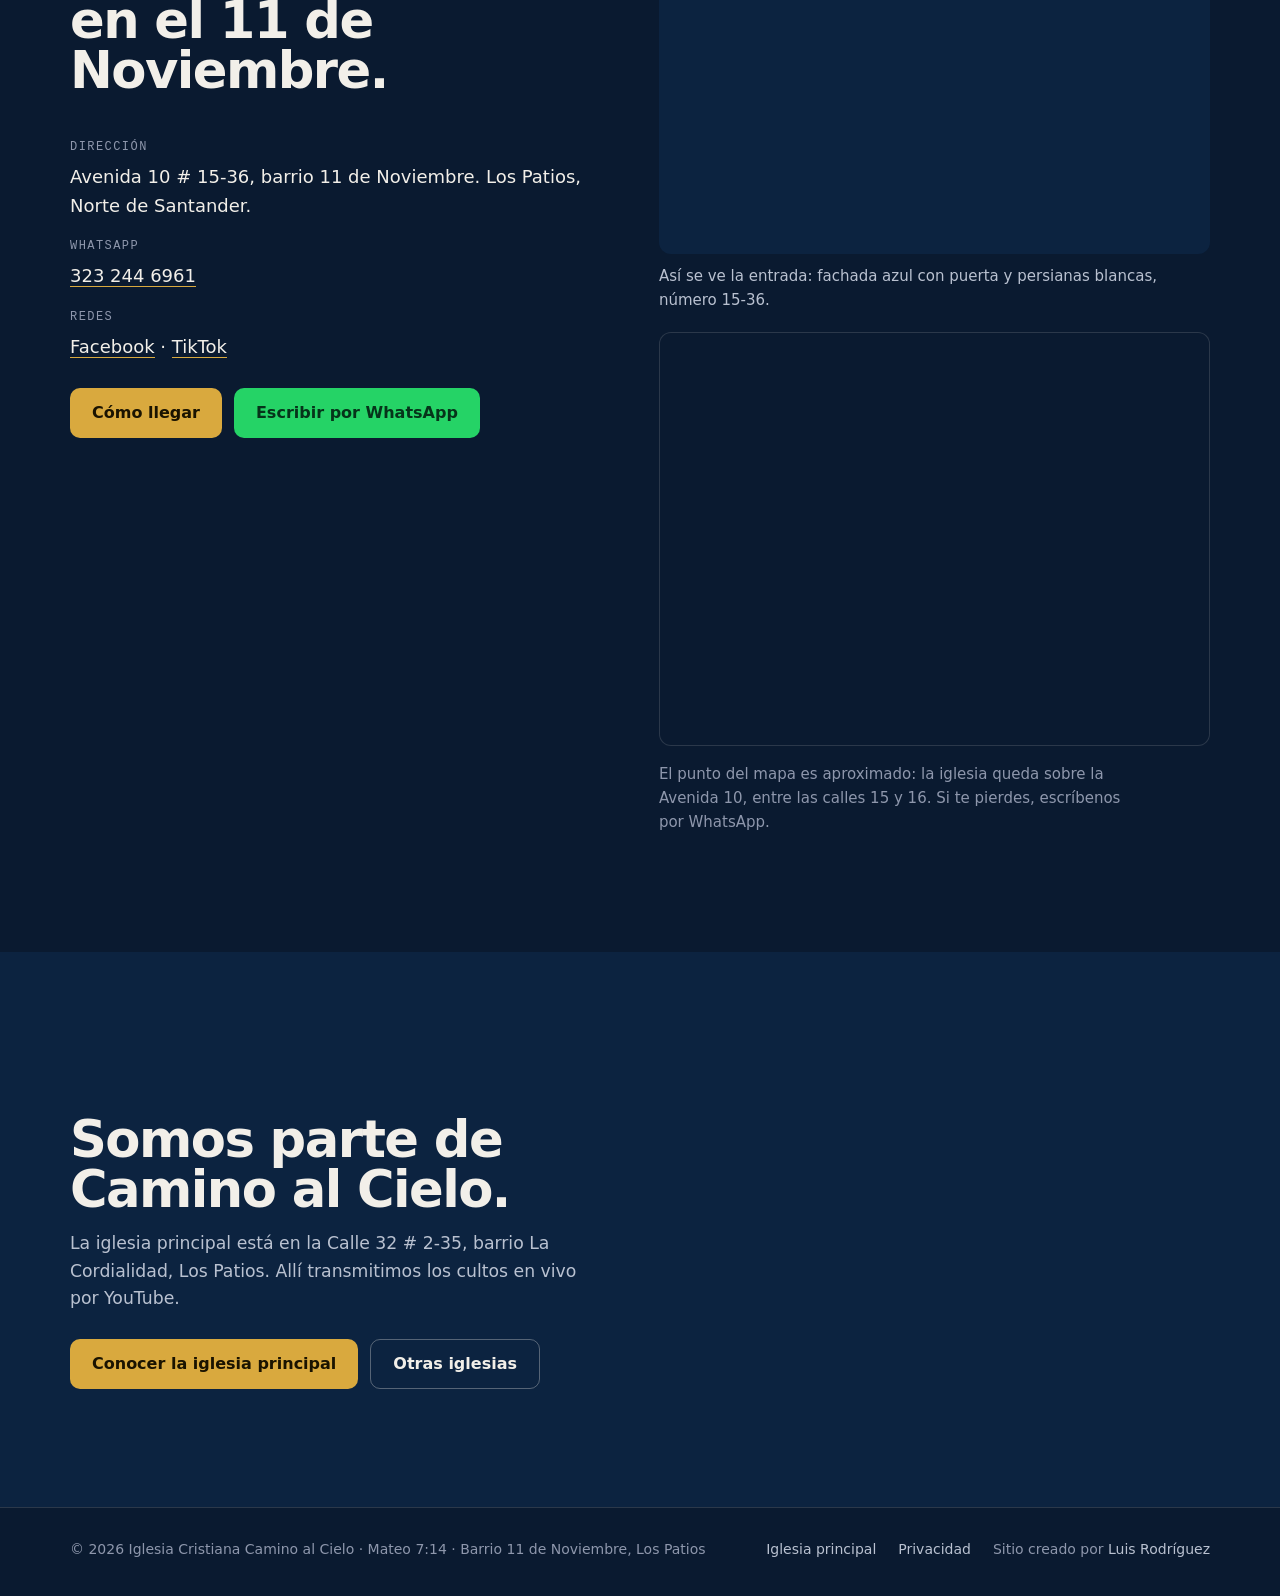
==== commit acc1eb74: "Web: página del 11 de Noviembre igual a la principal (fotos, redes, QR, ofrendas y comprobante) Co-A" ====
--- a/once-de-noviembre/index.html
+++ b/once-de-noviembre/index.html
@@ -3,8 +3,8 @@
 <head>
 <meta charset="utf-8">
 <!-- Página generada por _sedes/hacer_sedes.py desde _sedes/sedes.json. No la edites a mano: cambia la lista (o _sedes/plantilla.html) y vuelve a generar. -->
-<!-- Seguridad: solo se carga lo propio + Google Fonts y el mapa de Google. Si agregas un recurso de otro sitio, agrégalo aquí en la plantilla. -->
-<meta http-equiv="Content-Security-Policy" content="default-src 'none'; script-src 'self'; style-src 'self' https://fonts.googleapis.com; font-src https://fonts.gstatic.com; img-src 'self'; connect-src 'self'; frame-src https://www.google.com https://maps.google.com; base-uri 'none'; form-action 'none'; upgrade-insecure-requests">
+<!-- Seguridad: solo se carga lo propio + Google Fonts, el video de YouTube (nocookie) y el mapa de Google. Si agregas un recurso de otro sitio, agrégalo aquí en la plantilla. -->
+<meta http-equiv="Content-Security-Policy" content="default-src 'none'; script-src 'self'; style-src 'self' https://fonts.googleapis.com; font-src https://fonts.gstatic.com; img-src 'self'; connect-src 'self'; frame-src https://www.youtube-nocookie.com https://www.google.com https://maps.google.com; base-uri 'none'; form-action 'none'; upgrade-insecure-requests">
 <meta name="referrer" content="strict-origin-when-cross-origin">
 <meta name="viewport" content="width=device-width, initial-scale=1">
 <title>Camino al Cielo · Barrio 11 de Noviembre, Los Patios | Cultos y horarios</title>
@@ -24,35 +24,60 @@
 <link rel="preconnect" href="https://fonts.gstatic.com" crossorigin>
 <link rel="stylesheet" href="https://fonts.googleapis.com/css2?family=Outfit:wght@500;600;700;800&family=Inter:wght@400;500;600&family=IBM+Plex+Mono:wght@400;500&display=swap">
 <link rel="stylesheet" href="/styles.css">
-<script type="application/ld+json">{"@context":"https://schema.org","@type":"Church","@id":"https://caminoalcielo714.org/once-de-noviembre/#iglesia","name":"Iglesia Cristiana Camino al Cielo · Barrio 11 de Noviembre","url":"https://caminoalcielo714.org/once-de-noviembre/","logo":"https://caminoalcielo714.org/img/sello.svg","telephone":"+573232446961","address":{"@type":"PostalAddress","streetAddress":"Avenida 10 # 15-36, barrio 11 de Noviembre","addressLocality":"Los Patios","addressRegion":"Norte de Santander","addressCountry":"CO"},"geo":{"@type":"GeoCoordinates","latitude":7.82674,"longitude":-72.51231},"openingHoursSpecification":[{"@type":"OpeningHoursSpecification","dayOfWeek":"Sunday","opens":"09:30","closes":"11:30"},{"@type":"OpeningHoursSpecification","dayOfWeek":"Tuesday","opens":"19:00","closes":"21:00"},{"@type":"OpeningHoursSpecification","dayOfWeek":"Thursday","opens":"19:00","closes":"21:00"},{"@type":"OpeningHoursSpecification","dayOfWeek":"Friday","opens":"19:00","closes":"21:00"}],"parentOrganization":{"@id":"https://caminoalcielo714.org/#iglesia"},"employee":[{"@type":"Person","name":"Jair Bayona","jobTitle":"Pastor"},{"@type":"Person","name":"Ruth Avendaño","jobTitle":"Pastora"}],"sameAs":["https://www.facebook.com/jair.bayona.galan.2025/"]}</script>
-<script type="application/json" id="sede-datos">{"whatsapp":"573232446961","mensajes":{"general":"Hola, vi la página de la iglesia Camino al Cielo del barrio 11 de Noviembre y quiero más información.","visita":"Hola, quiero visitar la iglesia Camino al Cielo del barrio 11 de Noviembre. ¿Me ayudan a llegar?","oracion":"Hola, quiero pedir oración por ","pastores":"Hola, quiero hablar con los pastores."},"coord":"7.82674,-72.51231","mapa":"https://www.google.com/maps/dir/?api=1&destination=7.82674,-72.51231","cultos":[{"dia":0,"h":9,"m":30,"nombre":"Culto de familia"},{"dia":2,"h":19,"m":0,"nombre":"Culto de oración"},{"dia":4,"h":19,"m":0,"nombre":"Enseñanza bíblica"},{"dia":5,"h":19,"m":0,"nombre":"Culto evangelístico"}],"duracionMin":120}</script>
+<script type="application/ld+json">{"@context":"https://schema.org","@type":"Church","@id":"https://caminoalcielo714.org/once-de-noviembre/#iglesia","name":"Iglesia Cristiana Camino al Cielo · Barrio 11 de Noviembre","url":"https://caminoalcielo714.org/once-de-noviembre/","logo":"https://caminoalcielo714.org/img/sello.svg","telephone":"+573232446961","address":{"@type":"PostalAddress","streetAddress":"Avenida 10 # 15-36, barrio 11 de Noviembre","addressLocality":"Los Patios","addressRegion":"Norte de Santander","addressCountry":"CO"},"geo":{"@type":"GeoCoordinates","latitude":7.82674,"longitude":-72.51231},"openingHoursSpecification":[{"@type":"OpeningHoursSpecification","dayOfWeek":"Sunday","opens":"09:30","closes":"11:30"},{"@type":"OpeningHoursSpecification","dayOfWeek":"Tuesday","opens":"19:00","closes":"21:00"},{"@type":"OpeningHoursSpecification","dayOfWeek":"Thursday","opens":"19:00","closes":"21:00"},{"@type":"OpeningHoursSpecification","dayOfWeek":"Friday","opens":"19:00","closes":"21:00"}],"parentOrganization":{"@id":"https://caminoalcielo714.org/#iglesia"},"employee":[{"@type":"Person","name":"Jair Bayona","jobTitle":"Pastor"},{"@type":"Person","name":"Ruth Avendaño","jobTitle":"Pastora"}],"sameAs":["https://www.facebook.com/jair.bayona.galan.2025/","https://www.tiktok.com/@jairbayonagaln"],"image":"https://caminoalcielo714.org/once-de-noviembre/pastores.jpg"}</script>
+<script type="application/json" id="sede-datos">{"whatsapp":"573232446961","mensajes":{"general":"Hola, vi la página de la iglesia Camino al Cielo del barrio 11 de Noviembre y quiero más información.","visita":"Hola, quiero visitar la iglesia Camino al Cielo del barrio 11 de Noviembre. ¿Me ayudan a llegar?","oracion":"Hola, quiero pedir oración por ","pastores":"Hola, quiero hablar con los pastores.","comprobante":"Hola, pastor. Envié mi (diezmo / ofrenda / primicia) a la llave de la iglesia. Adjunto el comprobante."},"coord":"7.82674,-72.51231","mapa":"https://www.google.com/maps/dir/?api=1&destination=7.82674,-72.51231","cultos":[{"dia":0,"h":9,"m":30,"nombre":"Culto de familia"},{"dia":2,"h":19,"m":0,"nombre":"Culto de oración"},{"dia":4,"h":19,"m":0,"nombre":"Enseñanza bíblica"},{"dia":5,"h":19,"m":0,"nombre":"Culto evangelístico"}],"duracionMin":120,"url":"https://caminoalcielo714.org/once-de-noviembre/","llave":"3232446861","nombre":"Iglesia Cristiana Camino al Cielo · Barrio 11 de Noviembre","compartir":"Mira la página de la Iglesia Cristiana Camino al Cielo del barrio 11 de Noviembre: horarios de los cultos y cómo llegar."}</script>
 </head>
 <body>
 <header class="nav" id="nav">
   <div class="wrap">
     <a class="logo" href="/" aria-label="Iglesia Cristiana Camino al Cielo, página principal"><img src="/img/sello.svg" alt="" width="34" height="34"><span>Camino al Cielo</span></a>
-    <nav class="nav-links" aria-label="Secciones"><a href="#cultos">Cultos</a><a href="#pastores">Pastores</a><a href="#ubicacion">Ubicación</a><a href="/#iglesias">Otras iglesias</a></nav>
+    <nav class="nav-links" aria-label="Secciones"><a href="#cultos">Cultos</a><a href="#visita">¿Primera vez?</a><a href="#pastores">Pastores</a><a href="#predicas">Prédicas</a><a href="#ubicacion">Ubicación</a><a href="/#iglesias">Otras iglesias</a></nav>
     <a class="btn btn-wa btn-nav" data-wa href="https://wa.me/573232446961?text=Hola%2C%20vi%20la%20p%C3%A1gina%20de%20la%20iglesia%20Camino%20al%20Cielo%20del%20barrio%2011%20de%20Noviembre%20y%20quiero%20m%C3%A1s%20informaci%C3%B3n.">WhatsApp</a>
     <button class="burger" id="burger" aria-label="Abrir menú" aria-expanded="false" aria-controls="menu"><svg viewBox="0 0 24 24" fill="none" stroke="currentColor" stroke-width="2" stroke-linecap="round"><path d="M4 7h16M4 12h16M4 17h16"/></svg></button>
   </div>
 </header>
 <div class="menu" id="menu">
-  <a href="#cultos">Cultos</a><a href="#pastores">Pastores</a><a href="#ubicacion">Ubicación</a><a href="/#iglesias">Otras iglesias</a><a href="/">Iglesia principal</a>
+  <a href="#cultos">Cultos</a><a href="#visita">¿Primera vez?</a><a href="#pastores">Pastores</a><a href="#predicas">Prédicas</a><a href="#ubicacion">Ubicación</a><a href="/#iglesias">Otras iglesias</a>
   <a class="btn btn-wa" data-wa href="https://wa.me/573232446961?text=Hola%2C%20vi%20la%20p%C3%A1gina%20de%20la%20iglesia%20Camino%20al%20Cielo%20del%20barrio%2011%20de%20Noviembre%20y%20quiero%20m%C3%A1s%20informaci%C3%B3n.">Escribir por WhatsApp</a>
 </div>
 
 <main>
-  <!-- 1. Portada -->
-  <section class="portada" id="inicio" aria-label="Iglesia Cristiana Camino al Cielo · Barrio 11 de Noviembre">
-    <picture class="portada-bg">
-      <source media="(max-width: 760px)" srcset="/img/hero-movil.jpg">
-      <img src="/img/hero.jpg" alt="" fetchpriority="high">
-    </picture>
-    <div class="wrap portada-in">
-      <h1><small>Iglesia Cristiana Camino al Cielo</small> Barrio 11 de Noviembre</h1>
-      <p>Una iglesia de la familia Camino al Cielo en Los Patios. Ven a buscar a Dios con nosotros.</p>
-      <p class="proximo"><span data-proximo>Domingo 9:30 a. m. · martes, jueves y viernes 7:00 p. m.</span><span>Avenida 10 # 15-36 · barrio 11 de Noviembre</span></p>
-      <div class="actions"><a class="btn btn-gold" data-map href="https://www.google.com/maps/dir/?api=1&amp;destination=7.82674,-72.51231">Cómo llegar</a><a class="btn btn-wa" data-wa="visita" href="https://wa.me/573232446961?text=Hola%2C%20quiero%20visitar%20la%20iglesia%20Camino%20al%20Cielo%20del%20barrio%2011%20de%20Noviembre.%20%C2%BFMe%20ayudan%20a%20llegar%3F">Avísanos que vienes</a></div>
+  <!-- 1. Portada: la misma de la iglesia principal, avanza con el scroll -->
+  <section class="film" id="inicio" aria-label="Iglesia Cristiana Camino al Cielo · Barrio 11 de Noviembre">
+    <div class="film-stage">
+      <picture class="film-poster">
+        <source media="(max-width: 760px)" srcset="/img/hero-movil.jpg">
+        <img src="/img/hero.jpg" alt="Una escalera angosta de piedra sube entre las nubes hacia una luz dorada" fetchpriority="high">
+      </picture>
+      <div class="film-scrim" aria-hidden="true"></div>
+      <div class="chapters">
+        <article class="chapter on"><div class="wrap">
+          <h1><small>Iglesia Cristiana Camino al Cielo</small> Barrio 11 de Noviembre</h1>
+          <p>Una iglesia de la familia Camino al Cielo en Los Patios. Ven a buscar a Dios con nosotros.</p>
+          <p class="proximo"><span data-proximo>Domingo 9:30 a. m. · martes, jueves y viernes 7:00 p. m.</span><span>Avenida 10 # 15-36 · barrio 11 de Noviembre</span></p>
+          <div class="actions"><a class="btn btn-gold" data-map href="https://www.google.com/maps/dir/?api=1&amp;destination=7.82674,-72.51231">Cómo llegar</a><a class="btn btn-line" href="#cultos">Ver horarios</a></div>
+        </div></article>
+        <article class="chapter"><div class="wrap">
+          <h2>Angosto es el camino que lleva a la vida.</h2>
+          <p>Mateo 7:14. Lo recorremos juntos, cada semana, con la Palabra de Dios en el centro.</p>
+        </div></article>
+        <article class="chapter"><div class="wrap">
+          <h2>¿Primera vez? Te guardamos un lugar.</h2>
+          <p>No necesitas conocer a nadie. Escríbenos y te ayudamos a llegar.</p>
+          <div class="actions"><a class="btn btn-wa" data-wa="visita" href="https://wa.me/573232446961?text=Hola%2C%20quiero%20visitar%20la%20iglesia%20Camino%20al%20Cielo%20del%20barrio%2011%20de%20Noviembre.%20%C2%BFMe%20ayudan%20a%20llegar%3F">Avísanos que vienes</a></div>
+        </div></article>
+        <article class="chapter"><div class="wrap">
+          <h2><span class="nowrap">Avenida 10 # 15-36,</span> Los Patios.</h2>
+          <p>Barrio 11 de Noviembre. Domingo 9:30 a. m.; martes, jueves y viernes 7:00 p. m.</p>
+          <div class="actions"><a class="btn btn-gold" data-map href="https://www.google.com/maps/dir/?api=1&amp;destination=7.82674,-72.51231">Cómo llegar</a><a class="btn btn-wa" data-wa href="https://wa.me/573232446961?text=Hola%2C%20vi%20la%20p%C3%A1gina%20de%20la%20iglesia%20Camino%20al%20Cielo%20del%20barrio%2011%20de%20Noviembre%20y%20quiero%20m%C3%A1s%20informaci%C3%B3n.">Escribir por WhatsApp</a></div>
+        </div></article>
+      </div>
+      <nav class="film-index" aria-label="Capítulos">
+        <button type="button" data-go="0" aria-label="Inicio" class="on"></button>
+        <button type="button" data-go="1" aria-label="Mateo 7:14"></button>
+        <button type="button" data-go="2" aria-label="Primera vez"></button>
+        <button type="button" data-go="3" aria-label="Dirección"></button>
+      </nav>
     </div>
   </section>
 
@@ -76,18 +101,92 @@
     </div>
   </section>
 
-  <!-- 3. Pastores -->
-  <section class="section section-alt" id="pastores">
+  <!-- 3. Primera vez -->
+  <section class="band" id="visita">
+    <img class="band-bg" src="templo.jpg" alt="" loading="lazy">
+    <div class="wrap band-in reveal">
+      <h2>¿Es tu primera vez? Te esperamos.</h2>
+      <p class="lead">Vengas de donde vengas, aquí hay un lugar para ti.</p>
+      <ul class="lines">
+        <li><b>Ven como estás.</b> No necesitas conocer a nadie ni saberte las canciones.</li>
+        <li><b>Cerca de dos horas.</b> Alabanza, oración y la predicación de la Palabra.</li>
+        <li><b>Te ayudamos a llegar.</b> Escríbenos por WhatsApp y te indicamos el camino.</li>
+      </ul>
+      <a class="btn btn-wa" data-wa="visita" href="https://wa.me/573232446961?text=Hola%2C%20quiero%20visitar%20la%20iglesia%20Camino%20al%20Cielo%20del%20barrio%2011%20de%20Noviembre.%20%C2%BFMe%20ayudan%20a%20llegar%3F">Avísanos que vienes</a>
+    </div>
+  </section>
+
+  <!-- 4. Pastores -->
+  <section class="section" id="pastores">
     <div class="wrap">
       <div class="reveal">
         <h2 class="h-section">Nuestros pastores.</h2>
         <p class="lead">El pastor Jair Bayona y la pastora Ruth Avendaño guían la iglesia en el barrio 11 de Noviembre. Escríbeles para orar por ti o para lo que necesites.</p>
       </div>
-      <div class="actions reveal"><a class="btn btn-wa" data-wa="pastores" href="https://wa.me/573232446961?text=Hola%2C%20quiero%20hablar%20con%20los%20pastores.">Hablar con los pastores</a><a class="btn btn-wa" data-wa="oracion" href="https://wa.me/573232446961?text=Hola%2C%20quiero%20pedir%20oraci%C3%B3n%20por%20">Pedir oración</a><a class="btn btn-line" href="https://www.facebook.com/jair.bayona.galan.2025/" target="_blank" rel="noopener">Facebook del pastor Jair Bayona</a></div>
-    </div>
-  </section>
-
-  <!-- 4. Ubicación y contacto -->
+      <div class="pastores">
+        <figure class="reveal"><img src="pastores.jpg" alt="El pastor Jair Bayona y la pastora Ruth Avendaño" width="800" height="1000" loading="lazy"><figcaption><b>Pastores Jair Bayona y Ruth Avendaño</b><span>Iglesia del barrio 11 de Noviembre</span></figcaption></figure>
+        <figure class="reveal"><img src="familia.jpg" alt="Los pastores con sus hijos" width="800" height="1000" loading="lazy"><figcaption><b>La familia pastoral</b><span>Los pastores con sus hijos</span></figcaption></figure>
+      </div>
+      <div class="actions reveal"><a class="btn btn-wa" data-wa="pastores" href="https://wa.me/573232446961?text=Hola%2C%20quiero%20hablar%20con%20los%20pastores.">Hablar con los pastores</a><a class="btn btn-line" data-wa="oracion" href="https://wa.me/573232446961?text=Hola%2C%20quiero%20pedir%20oraci%C3%B3n%20por%20">Pedir oración</a></div>
+    </div>
+  </section>
+
+  <!-- 5. Prédicas: la lista de YouTube de la iglesia principal se actualiza sola -->
+  <section class="section section-alt" id="predicas">
+    <div class="wrap">
+      <div class="reveal">
+        <h2 class="h-section">Prédicas de Camino al Cielo.</h2>
+        <p class="lead">La Palabra de cada semana, desde la iglesia principal. Las nuevas aparecen solas.</p>
+      </div>
+      <div class="video reveal">
+        <iframe src="https://www.youtube-nocookie.com/embed/videoseries?list=UULF9AWh4ZiqCBXliTgME6V60g" title="Prédicas de la Iglesia Cristiana Camino al Cielo en YouTube" loading="lazy" allow="accelerometer; autoplay; clipboard-write; encrypted-media; gyroscope; picture-in-picture; web-share" referrerpolicy="strict-origin-when-cross-origin" allowfullscreen></iframe>
+      </div>
+      <div class="actions reveal"><a class="btn btn-line" href="https://www.youtube.com/@ICCCMT714/videos" target="_blank" rel="noopener">Todas las prédicas</a><a class="btn btn-line" href="/">Conocer la iglesia principal</a></div>
+    </div>
+  </section>
+
+  <!-- 6. Redes y compartir la página -->
+  <section class="section" id="redes">
+    <div class="wrap">
+      <div class="reveal">
+        <h2 class="h-section">Síguenos en redes.</h2>
+        <p class="lead">Aquí publicamos lo que pasa en la iglesia. Síguenos y comparte.</p>
+      </div>
+      <ul class="redes reveal">
+        <li><a href="https://www.facebook.com/jair.bayona.galan.2025/" target="_blank" rel="noopener"><b>Facebook</b><code>Jair Bayona Galan</code><span>Perfil del pastor Jair Bayona</span></a></li>
+        <li><a href="https://www.tiktok.com/@jairbayonagaln" target="_blank" rel="noopener"><b>TikTok</b><code>@jairbayonagaln</code><span>Videos de la iglesia del barrio 11 de Noviembre</span></a></li>
+      </ul>
+      <div class="compartir reveal">
+        <img src="qr.png" alt="Código QR de esta página" width="132" height="132" loading="lazy">
+        <div>
+          <h3>Comparte esta página</h3>
+          <p>Envíasela a tu familia y a tus vecinos, o muéstrales el código QR para que la abran con la cámara.</p>
+          <div class="actions"><button type="button" class="btn btn-gold" id="compartir">Compartir</button><a class="btn btn-line" href="qr.png" download="qr-camino-al-cielo-once-de-noviembre.png">Descargar el QR</a></div>
+        </div>
+      </div>
+    </div>
+  </section>
+
+  <!-- 7. Oración y ofrendas (las ofrendas solo si la iglesia tiene llave en sedes.json) -->
+  <section class="section section-alt" id="ofrendas">
+    <div class="wrap split">
+      <div class="reveal">
+        <h2 class="h-section">¿Quieres que oremos por ti?</h2>
+        <p class="lead">Escríbenos tu petición por WhatsApp. Oramos por cada una.</p>
+        <div class="actions"><a class="btn btn-wa" data-wa="oracion" href="https://wa.me/573232446961?text=Hola%2C%20quiero%20pedir%20oraci%C3%B3n%20por%20">Pedir oración</a></div>
+      </div>
+      <div class="reveal ofrenda">
+        <h3>Ofrendas, diezmos y primicias</h3>
+        <p>Desde la app de tu banco o de Nequi, envía a la llave Bre-B (celular) de la iglesia:</p>
+        <div class="llave"><code id="llave">323 244 6861</code><button type="button" class="btn btn-line" id="copiar">Copiar llave</button></div>
+        <p class="nota">Si quieres, envíanos el comprobante por WhatsApp para que los pastores lo registren como diezmo, ofrenda o primicia.</p>
+        <div class="actions"><a class="btn btn-wa" data-wa="comprobante" href="https://wa.me/573232446961?text=Hola%2C%20pastor.%20Envi%C3%A9%20mi%20%28diezmo%20/%20ofrenda%20/%20primicia%29%20a%20la%20llave%20de%20la%20iglesia.%20Adjunto%20el%20comprobante.">Enviar comprobante</a></div>
+        <p class="nota">Gracias por tu generosidad. Dios bendiga tu siembra.</p>
+      </div>
+    </div>
+  </section>
+
+  <!-- 8. Ubicación y contacto -->
   <section class="section" id="ubicacion">
     <div class="wrap split">
       <div class="reveal">
@@ -95,25 +194,26 @@
         <dl class="datos">
           <dt>Dirección</dt><dd><span class="nowrap">Avenida 10 # 15-36,</span> barrio 11 de Noviembre. Los Patios, Norte de Santander.</dd>
           <dt>WhatsApp</dt><dd><a data-wa href="https://wa.me/573232446961?text=Hola%2C%20vi%20la%20p%C3%A1gina%20de%20la%20iglesia%20Camino%20al%20Cielo%20del%20barrio%2011%20de%20Noviembre%20y%20quiero%20m%C3%A1s%20informaci%C3%B3n.">323 244 6961</a></dd>
-          <dt>Facebook</dt><dd><a href="https://www.facebook.com/jair.bayona.galan.2025/" target="_blank" rel="noopener">Pastor Jair Bayona</a></dd>
+          <dt>Redes</dt><dd><a href="https://www.facebook.com/jair.bayona.galan.2025/" target="_blank" rel="noopener">Facebook</a> · <a href="https://www.tiktok.com/@jairbayonagaln" target="_blank" rel="noopener">TikTok</a></dd>
         </dl>
         <div class="actions"><a class="btn btn-gold" data-map href="https://www.google.com/maps/dir/?api=1&amp;destination=7.82674,-72.51231">Cómo llegar</a><a class="btn btn-wa" data-wa href="https://wa.me/573232446961?text=Hola%2C%20vi%20la%20p%C3%A1gina%20de%20la%20iglesia%20Camino%20al%20Cielo%20del%20barrio%2011%20de%20Noviembre%20y%20quiero%20m%C3%A1s%20informaci%C3%B3n.">Escribir por WhatsApp</a></div>
       </div>
       <div class="reveal">
+        <figure class="fachada"><img src="fachada.jpg" alt="Fachada de la iglesia del barrio 11 de Noviembre" loading="lazy"><figcaption>Así se ve la entrada: fachada azul con puerta y persianas blancas, número 15-36.</figcaption></figure>
         <div class="mapa"><iframe id="mapa" title="Mapa: Avenida 10 # 15-36, barrio 11 de Noviembre, Los Patios" loading="lazy" referrerpolicy="strict-origin-when-cross-origin"></iframe></div>
         <p class="nota">El punto del mapa es aproximado: la iglesia queda sobre la Avenida 10, entre las calles 15 y 16. Si te pierdes, escríbenos por WhatsApp.</p>
       </div>
     </div>
   </section>
 
-  <!-- 5. La iglesia principal -->
+  <!-- 9. La iglesia principal -->
   <section class="section section-alt" id="familia">
     <div class="wrap">
       <div class="reveal">
         <h2 class="h-section">Somos parte de Camino al Cielo.</h2>
         <p class="lead">La iglesia principal está en la Calle 32 # 2-35, barrio La Cordialidad, Los Patios. Allí transmitimos los cultos en vivo por YouTube.</p>
       </div>
-      <div class="actions reveal"><a class="btn btn-gold" href="/">Conocer la iglesia principal</a><a class="btn btn-line" href="https://www.youtube.com/@ICCCMT714/videos" target="_blank" rel="noopener">Prédicas en YouTube</a></div>
+      <div class="actions reveal"><a class="btn btn-gold" href="/">Conocer la iglesia principal</a><a class="btn btn-line" href="/#iglesias">Otras iglesias</a></div>
     </div>
   </section>
 </main>
--- a/styles.css
+++ b/styles.css
@@ -162,15 +162,8 @@
 .iglesias span { color: var(--ink-2); font-size: 16px; }
 .iglesias em { font-style: normal; font-weight: 600; color: var(--accent-2); margin-top: 12px; }
 
-/* ---- páginas de las iglesias hijas: portada fija con la misma imagen ---- */
-.portada { position: relative; isolation: isolate; overflow: hidden; min-height: 92vh; min-height: 92svh; display: grid; align-items: center; padding: 110px 0 64px; }
-.portada-bg, .portada-bg img { position: absolute; inset: 0; z-index: -2; width: 100%; height: 100%; object-fit: cover; object-position: 62% center; }
-.portada::before { content: ''; position: absolute; inset: 0; z-index: -1; background: linear-gradient(90deg, rgba(10, 26, 48, .9) 0%, rgba(10, 26, 48, .62) 36%, rgba(10, 26, 48, .06) 68%), linear-gradient(180deg, rgba(10, 26, 48, .6) 0%, transparent 26%, transparent 70%, rgba(10, 26, 48, .8) 100%); }
-.portada-in { display: grid; gap: 18px; }
-.portada h1 { max-width: 12ch; }
-.portada p { color: var(--ink-2); font-size: clamp(17px, 1.35vw, 20px); max-width: 42ch; }
-.portada .proximo { display: grid; gap: 6px; font: 500 14px/1.45 var(--mono); color: var(--accent-2); max-width: none; }
-.portada .actions { margin-top: 6px; }
+/* ---- páginas de las iglesias hijas (/<barrio>/): mientras no haya foto del templo, la banda usa la escalera ---- */
+.band-sede .band-bg { object-position: 62% 30%; }
 
 .footer { padding: 30px 0 36px; border-top: 1px solid var(--line); color: var(--ink-3); font-size: 14px; }
 .footer .wrap { display: flex; gap: 16px; flex-wrap: wrap; align-items: center; justify-content: space-between; }
@@ -218,10 +211,6 @@
   .pastores b { font-size: 18px; }
   .pastores span { font-size: 14px; }
   .footer .wrap { padding-bottom: 64px; }
-  .portada { align-items: end; padding: 96px 0 34px; }
-  .portada-bg, .portada-bg img { object-position: center; }
-  .portada::before { background: linear-gradient(180deg, rgba(10, 26, 48, .6) 0%, rgba(10, 26, 48, .05) 24%, rgba(10, 26, 48, .5) 50%, rgba(10, 26, 48, .97) 82%); }
-  .portada .proximo { font-size: 13px; }
   .iglesias a { padding: 22px; }
 }
 @media (max-width: 420px) {
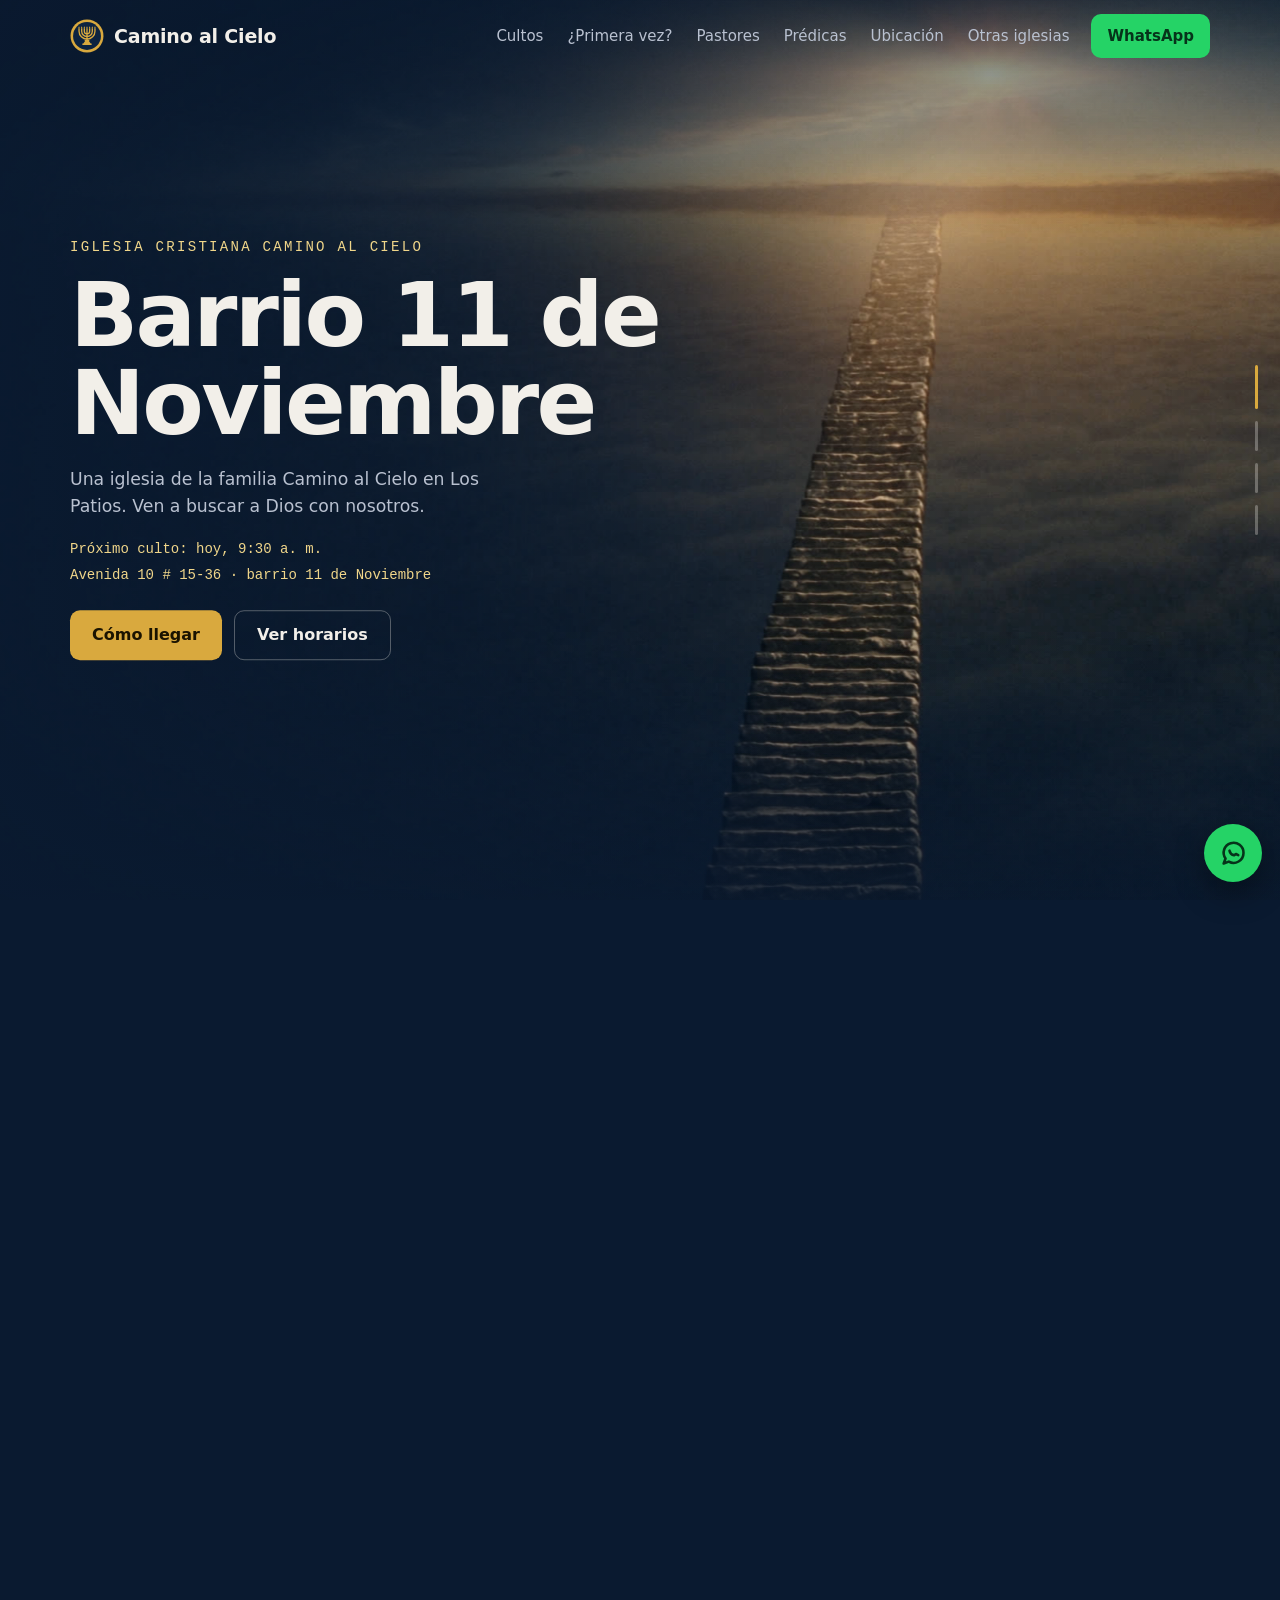
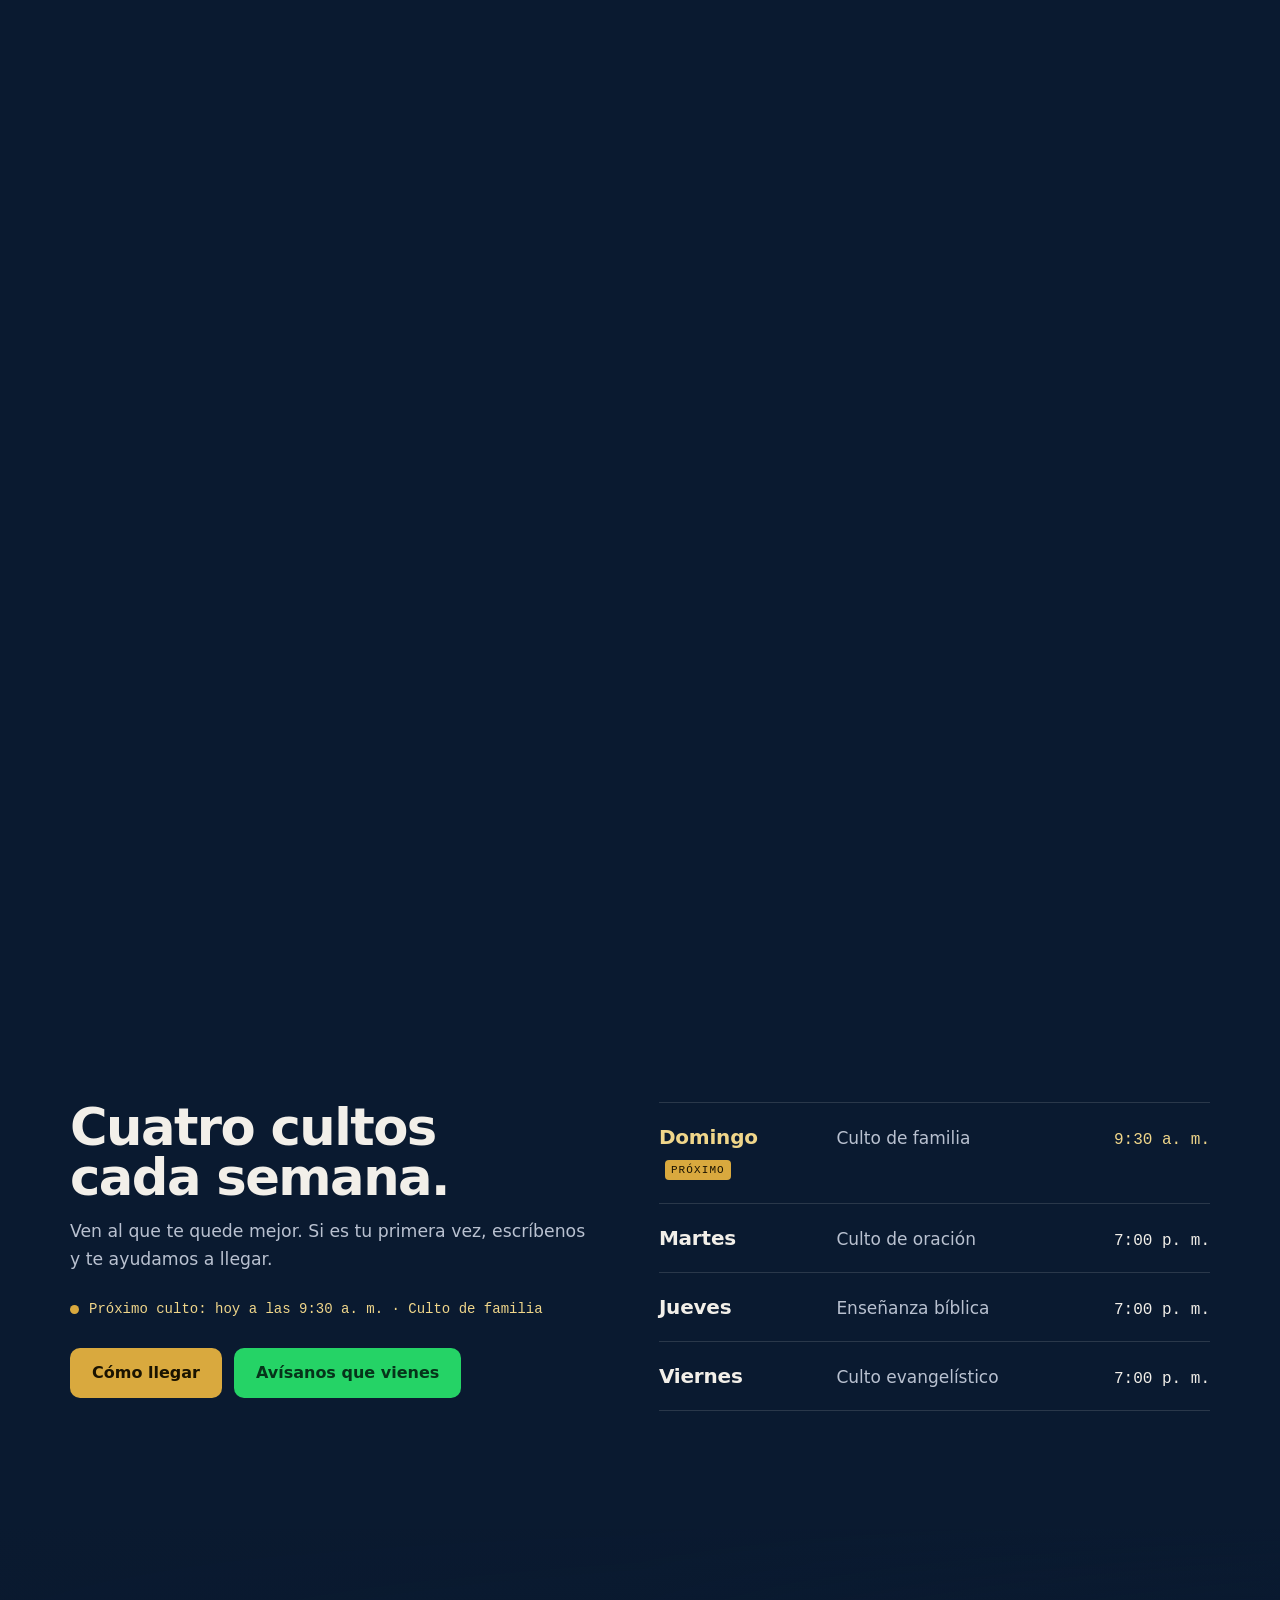
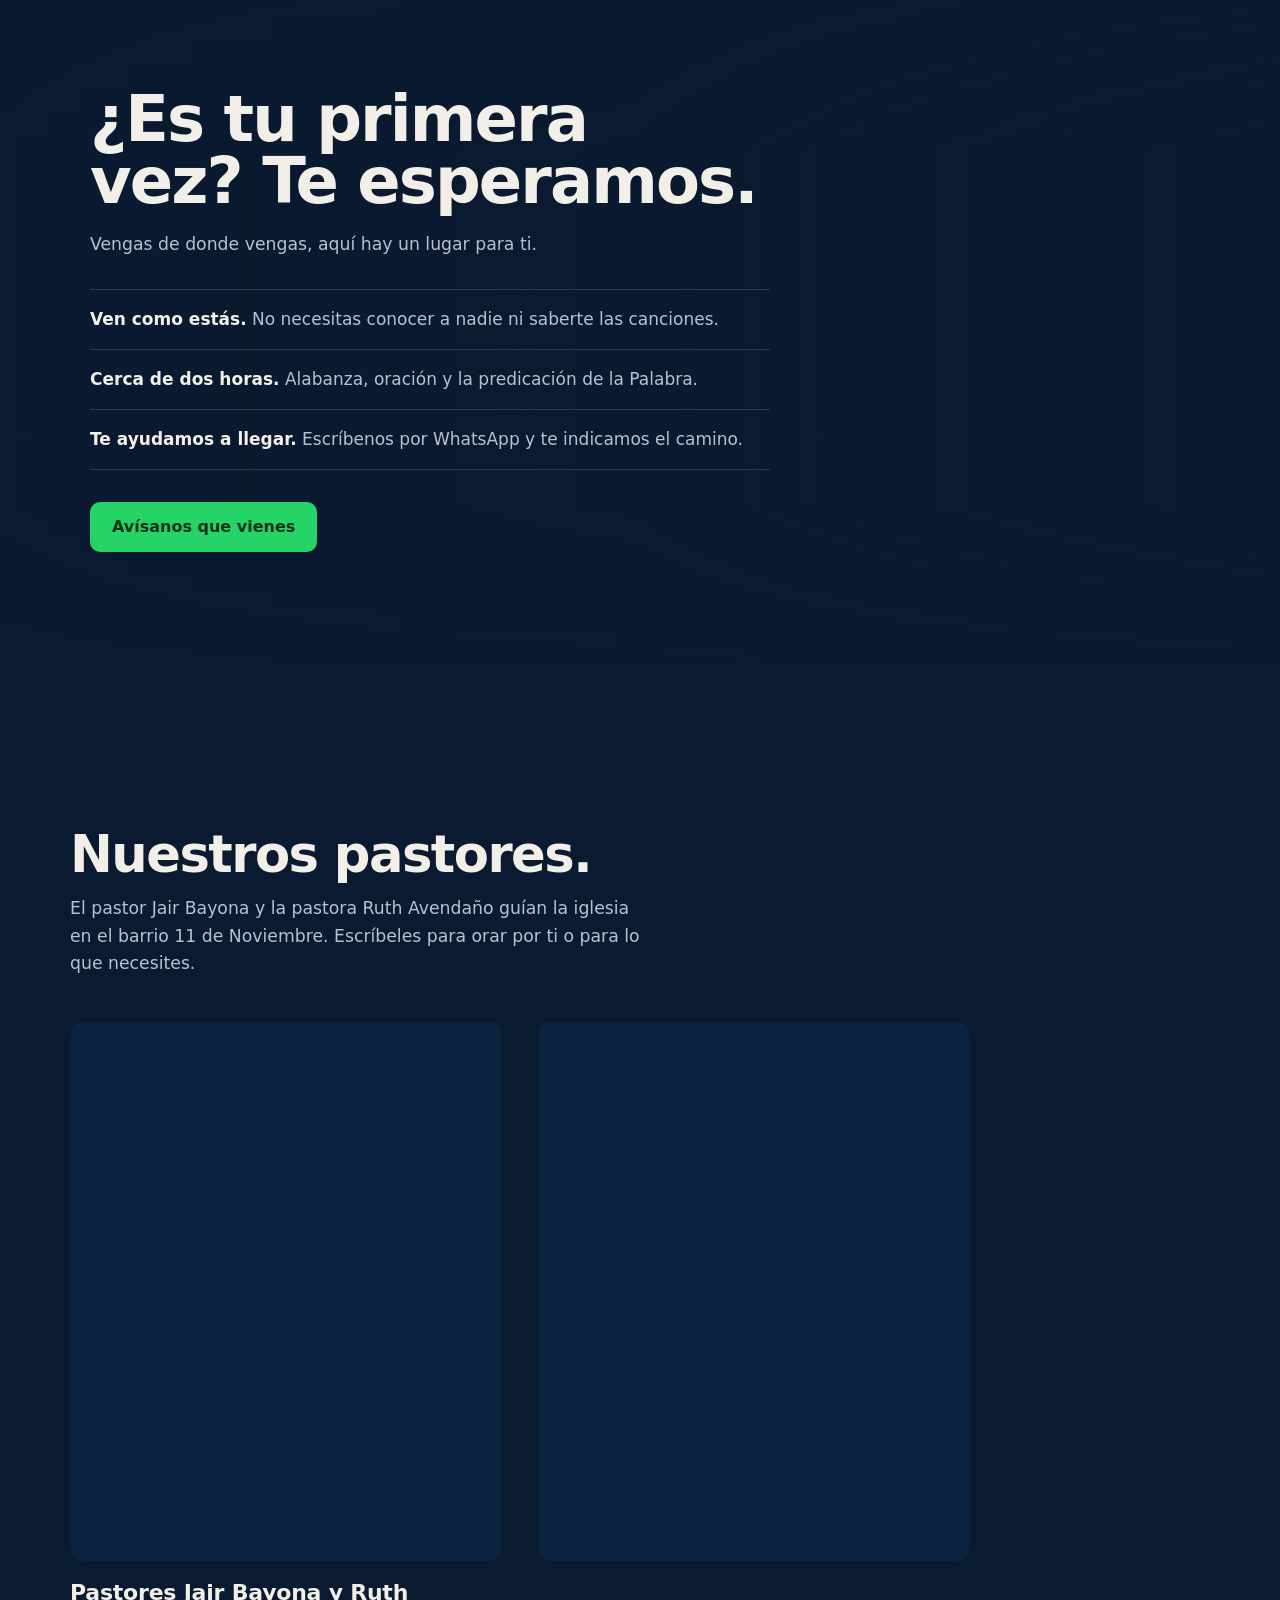
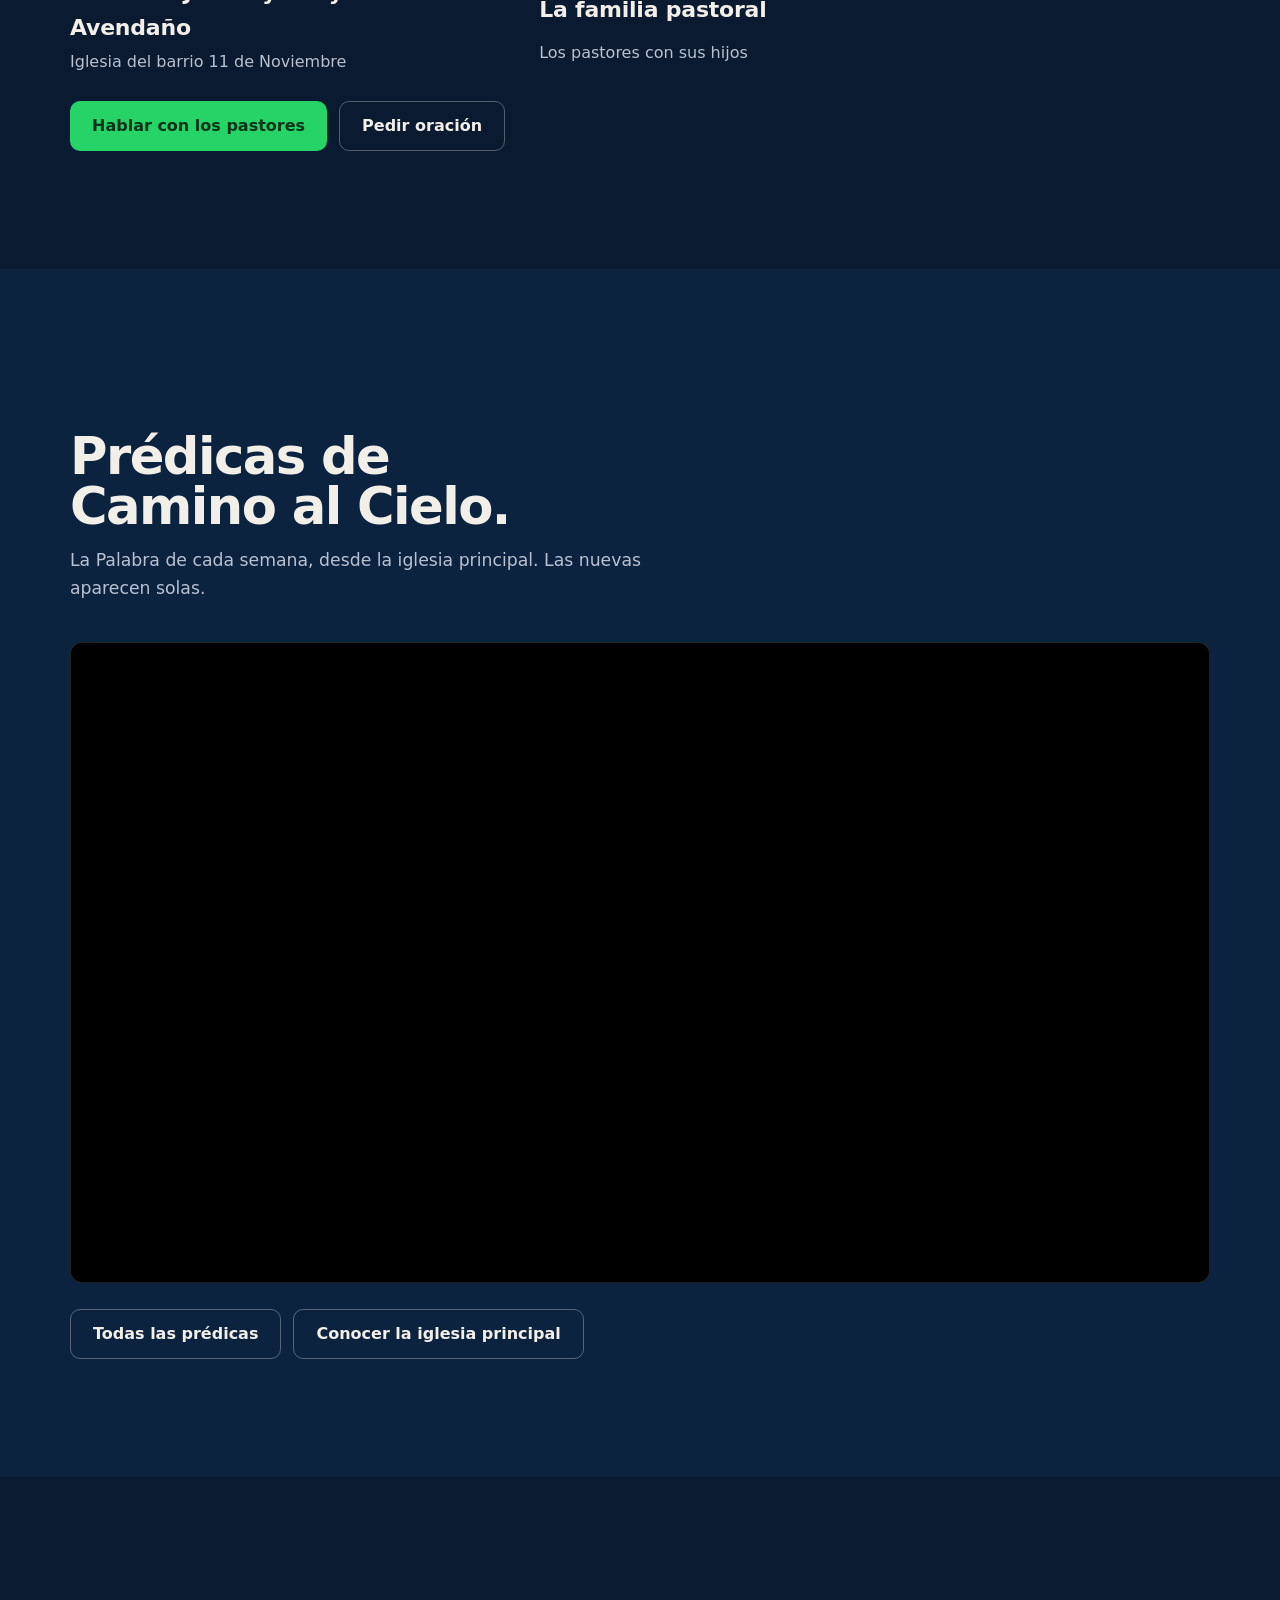
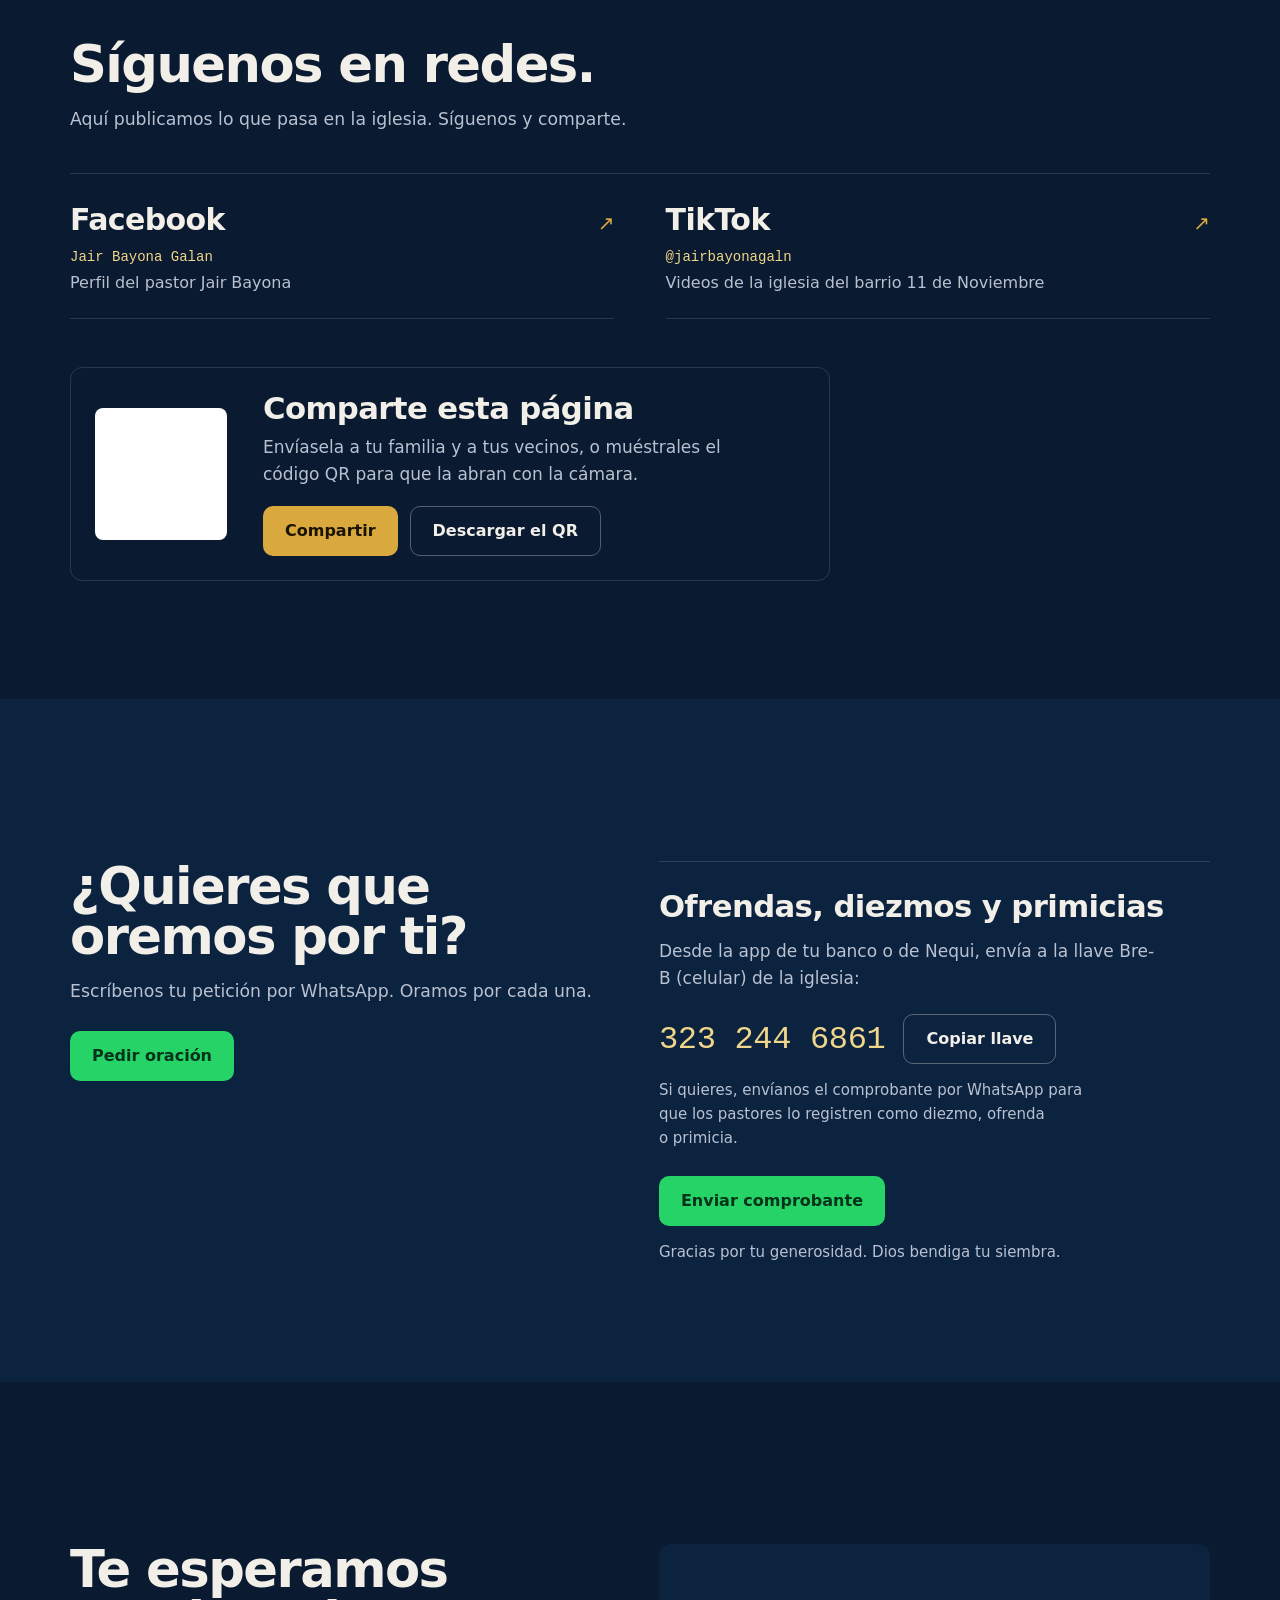
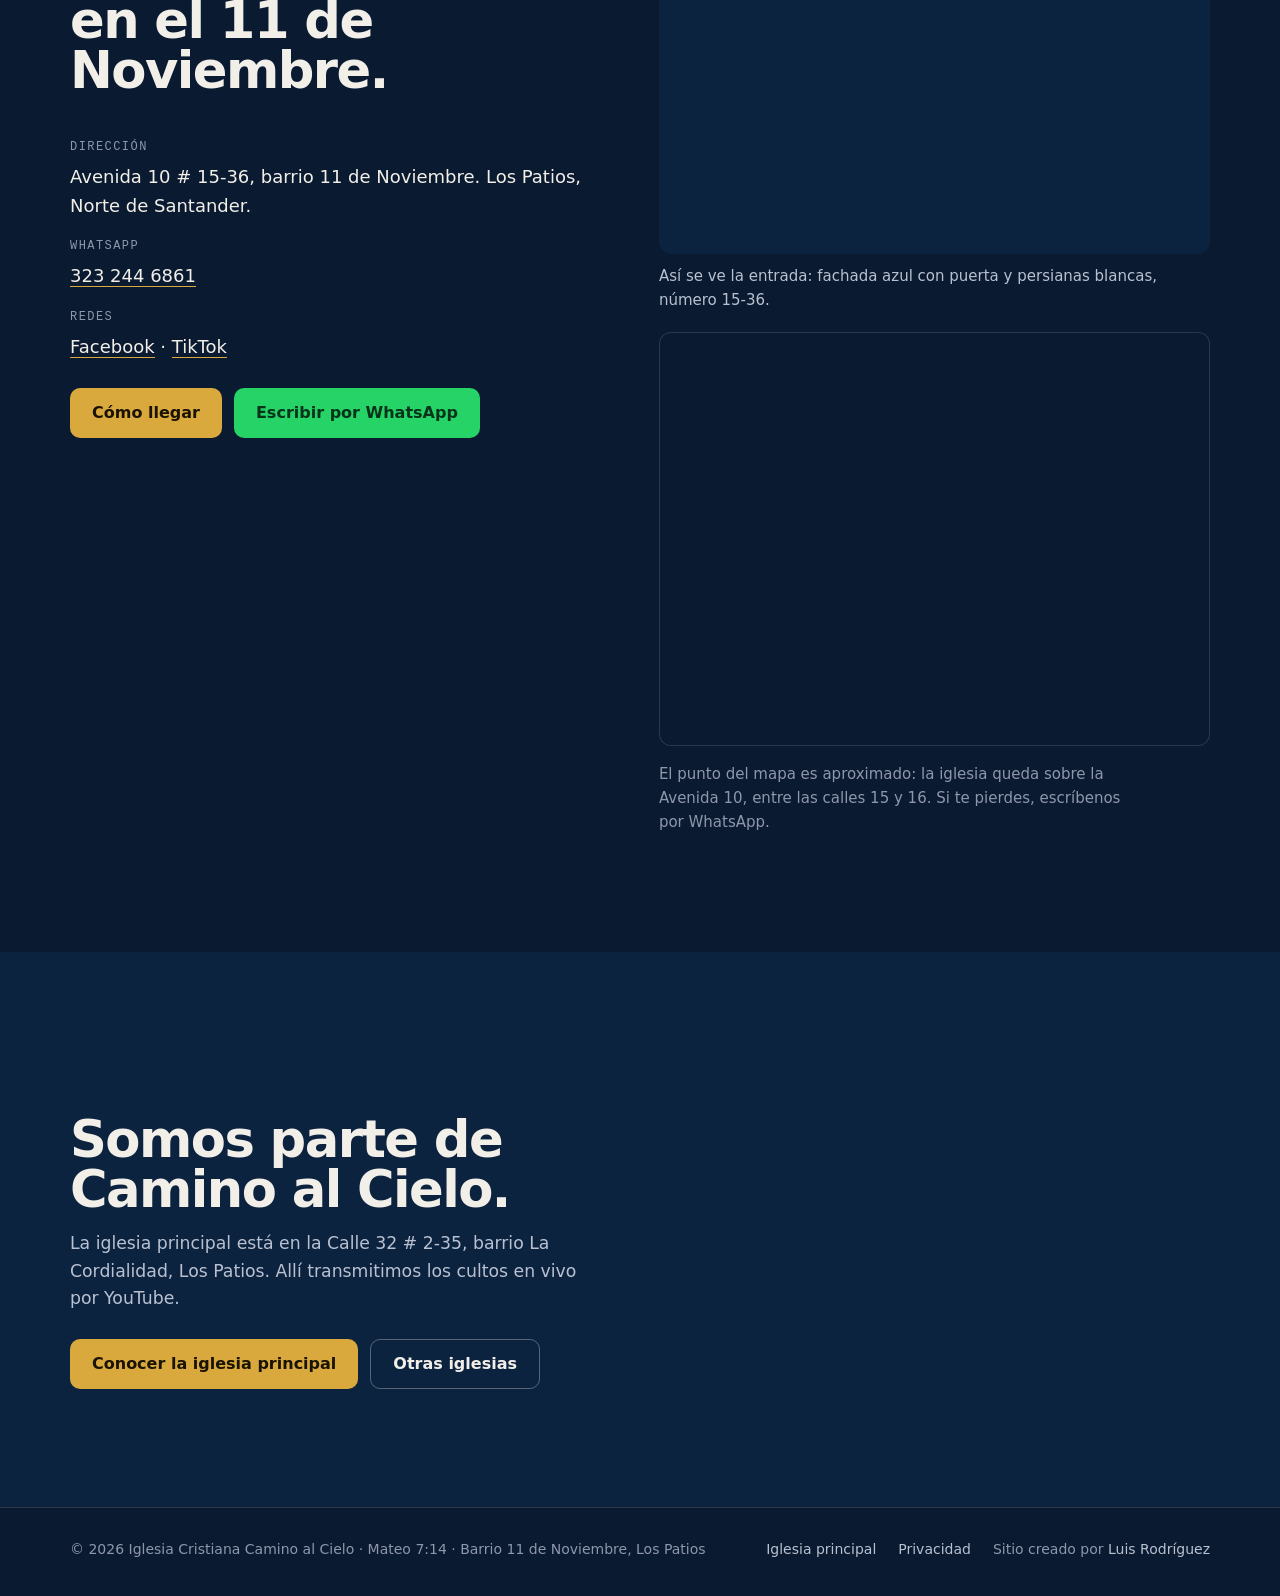
==== commit 444e1891: "11 de Noviembre: corrige el WhatsApp del pastor (323 244 6861) Co-Authored-By: Claude Fable 5.2 <nor" ====
--- a/once-de-noviembre/index.html
+++ b/once-de-noviembre/index.html
@@ -24,21 +24,21 @@
 <link rel="preconnect" href="https://fonts.gstatic.com" crossorigin>
 <link rel="stylesheet" href="https://fonts.googleapis.com/css2?family=Outfit:wght@500;600;700;800&family=Inter:wght@400;500;600&family=IBM+Plex+Mono:wght@400;500&display=swap">
 <link rel="stylesheet" href="/styles.css">
-<script type="application/ld+json">{"@context":"https://schema.org","@type":"Church","@id":"https://caminoalcielo714.org/once-de-noviembre/#iglesia","name":"Iglesia Cristiana Camino al Cielo · Barrio 11 de Noviembre","url":"https://caminoalcielo714.org/once-de-noviembre/","logo":"https://caminoalcielo714.org/img/sello.svg","telephone":"+573232446961","address":{"@type":"PostalAddress","streetAddress":"Avenida 10 # 15-36, barrio 11 de Noviembre","addressLocality":"Los Patios","addressRegion":"Norte de Santander","addressCountry":"CO"},"geo":{"@type":"GeoCoordinates","latitude":7.82674,"longitude":-72.51231},"openingHoursSpecification":[{"@type":"OpeningHoursSpecification","dayOfWeek":"Sunday","opens":"09:30","closes":"11:30"},{"@type":"OpeningHoursSpecification","dayOfWeek":"Tuesday","opens":"19:00","closes":"21:00"},{"@type":"OpeningHoursSpecification","dayOfWeek":"Thursday","opens":"19:00","closes":"21:00"},{"@type":"OpeningHoursSpecification","dayOfWeek":"Friday","opens":"19:00","closes":"21:00"}],"parentOrganization":{"@id":"https://caminoalcielo714.org/#iglesia"},"employee":[{"@type":"Person","name":"Jair Bayona","jobTitle":"Pastor"},{"@type":"Person","name":"Ruth Avendaño","jobTitle":"Pastora"}],"sameAs":["https://www.facebook.com/jair.bayona.galan.2025/","https://www.tiktok.com/@jairbayonagaln"],"image":"https://caminoalcielo714.org/once-de-noviembre/pastores.jpg"}</script>
-<script type="application/json" id="sede-datos">{"whatsapp":"573232446961","mensajes":{"general":"Hola, vi la página de la iglesia Camino al Cielo del barrio 11 de Noviembre y quiero más información.","visita":"Hola, quiero visitar la iglesia Camino al Cielo del barrio 11 de Noviembre. ¿Me ayudan a llegar?","oracion":"Hola, quiero pedir oración por ","pastores":"Hola, quiero hablar con los pastores.","comprobante":"Hola, pastor. Envié mi (diezmo / ofrenda / primicia) a la llave de la iglesia. Adjunto el comprobante."},"coord":"7.82674,-72.51231","mapa":"https://www.google.com/maps/dir/?api=1&destination=7.82674,-72.51231","cultos":[{"dia":0,"h":9,"m":30,"nombre":"Culto de familia"},{"dia":2,"h":19,"m":0,"nombre":"Culto de oración"},{"dia":4,"h":19,"m":0,"nombre":"Enseñanza bíblica"},{"dia":5,"h":19,"m":0,"nombre":"Culto evangelístico"}],"duracionMin":120,"url":"https://caminoalcielo714.org/once-de-noviembre/","llave":"3232446861","nombre":"Iglesia Cristiana Camino al Cielo · Barrio 11 de Noviembre","compartir":"Mira la página de la Iglesia Cristiana Camino al Cielo del barrio 11 de Noviembre: horarios de los cultos y cómo llegar."}</script>
+<script type="application/ld+json">{"@context":"https://schema.org","@type":"Church","@id":"https://caminoalcielo714.org/once-de-noviembre/#iglesia","name":"Iglesia Cristiana Camino al Cielo · Barrio 11 de Noviembre","url":"https://caminoalcielo714.org/once-de-noviembre/","logo":"https://caminoalcielo714.org/img/sello.svg","telephone":"+573232446861","address":{"@type":"PostalAddress","streetAddress":"Avenida 10 # 15-36, barrio 11 de Noviembre","addressLocality":"Los Patios","addressRegion":"Norte de Santander","addressCountry":"CO"},"geo":{"@type":"GeoCoordinates","latitude":7.82674,"longitude":-72.51231},"openingHoursSpecification":[{"@type":"OpeningHoursSpecification","dayOfWeek":"Sunday","opens":"09:30","closes":"11:30"},{"@type":"OpeningHoursSpecification","dayOfWeek":"Tuesday","opens":"19:00","closes":"21:00"},{"@type":"OpeningHoursSpecification","dayOfWeek":"Thursday","opens":"19:00","closes":"21:00"},{"@type":"OpeningHoursSpecification","dayOfWeek":"Friday","opens":"19:00","closes":"21:00"}],"parentOrganization":{"@id":"https://caminoalcielo714.org/#iglesia"},"employee":[{"@type":"Person","name":"Jair Bayona","jobTitle":"Pastor"},{"@type":"Person","name":"Ruth Avendaño","jobTitle":"Pastora"}],"sameAs":["https://www.facebook.com/jair.bayona.galan.2025/","https://www.tiktok.com/@jairbayonagaln"],"image":"https://caminoalcielo714.org/once-de-noviembre/pastores.jpg"}</script>
+<script type="application/json" id="sede-datos">{"whatsapp":"573232446861","mensajes":{"general":"Hola, vi la página de la iglesia Camino al Cielo del barrio 11 de Noviembre y quiero más información.","visita":"Hola, quiero visitar la iglesia Camino al Cielo del barrio 11 de Noviembre. ¿Me ayudan a llegar?","oracion":"Hola, quiero pedir oración por ","pastores":"Hola, quiero hablar con los pastores.","comprobante":"Hola, pastor. Envié mi (diezmo / ofrenda / primicia) a la llave de la iglesia. Adjunto el comprobante."},"coord":"7.82674,-72.51231","mapa":"https://www.google.com/maps/dir/?api=1&destination=7.82674,-72.51231","cultos":[{"dia":0,"h":9,"m":30,"nombre":"Culto de familia"},{"dia":2,"h":19,"m":0,"nombre":"Culto de oración"},{"dia":4,"h":19,"m":0,"nombre":"Enseñanza bíblica"},{"dia":5,"h":19,"m":0,"nombre":"Culto evangelístico"}],"duracionMin":120,"url":"https://caminoalcielo714.org/once-de-noviembre/","llave":"3232446861","nombre":"Iglesia Cristiana Camino al Cielo · Barrio 11 de Noviembre","compartir":"Mira la página de la Iglesia Cristiana Camino al Cielo del barrio 11 de Noviembre: horarios de los cultos y cómo llegar."}</script>
 </head>
 <body>
 <header class="nav" id="nav">
   <div class="wrap">
     <a class="logo" href="/" aria-label="Iglesia Cristiana Camino al Cielo, página principal"><img src="/img/sello.svg" alt="" width="34" height="34"><span>Camino al Cielo</span></a>
     <nav class="nav-links" aria-label="Secciones"><a href="#cultos">Cultos</a><a href="#visita">¿Primera vez?</a><a href="#pastores">Pastores</a><a href="#predicas">Prédicas</a><a href="#ubicacion">Ubicación</a><a href="/#iglesias">Otras iglesias</a></nav>
-    <a class="btn btn-wa btn-nav" data-wa href="https://wa.me/573232446961?text=Hola%2C%20vi%20la%20p%C3%A1gina%20de%20la%20iglesia%20Camino%20al%20Cielo%20del%20barrio%2011%20de%20Noviembre%20y%20quiero%20m%C3%A1s%20informaci%C3%B3n.">WhatsApp</a>
+    <a class="btn btn-wa btn-nav" data-wa href="https://wa.me/573232446861?text=Hola%2C%20vi%20la%20p%C3%A1gina%20de%20la%20iglesia%20Camino%20al%20Cielo%20del%20barrio%2011%20de%20Noviembre%20y%20quiero%20m%C3%A1s%20informaci%C3%B3n.">WhatsApp</a>
     <button class="burger" id="burger" aria-label="Abrir menú" aria-expanded="false" aria-controls="menu"><svg viewBox="0 0 24 24" fill="none" stroke="currentColor" stroke-width="2" stroke-linecap="round"><path d="M4 7h16M4 12h16M4 17h16"/></svg></button>
   </div>
 </header>
 <div class="menu" id="menu">
   <a href="#cultos">Cultos</a><a href="#visita">¿Primera vez?</a><a href="#pastores">Pastores</a><a href="#predicas">Prédicas</a><a href="#ubicacion">Ubicación</a><a href="/#iglesias">Otras iglesias</a>
-  <a class="btn btn-wa" data-wa href="https://wa.me/573232446961?text=Hola%2C%20vi%20la%20p%C3%A1gina%20de%20la%20iglesia%20Camino%20al%20Cielo%20del%20barrio%2011%20de%20Noviembre%20y%20quiero%20m%C3%A1s%20informaci%C3%B3n.">Escribir por WhatsApp</a>
+  <a class="btn btn-wa" data-wa href="https://wa.me/573232446861?text=Hola%2C%20vi%20la%20p%C3%A1gina%20de%20la%20iglesia%20Camino%20al%20Cielo%20del%20barrio%2011%20de%20Noviembre%20y%20quiero%20m%C3%A1s%20informaci%C3%B3n.">Escribir por WhatsApp</a>
 </div>
 
 <main>
@@ -64,12 +64,12 @@
         <article class="chapter"><div class="wrap">
           <h2>¿Primera vez? Te guardamos un lugar.</h2>
           <p>No necesitas conocer a nadie. Escríbenos y te ayudamos a llegar.</p>
-          <div class="actions"><a class="btn btn-wa" data-wa="visita" href="https://wa.me/573232446961?text=Hola%2C%20quiero%20visitar%20la%20iglesia%20Camino%20al%20Cielo%20del%20barrio%2011%20de%20Noviembre.%20%C2%BFMe%20ayudan%20a%20llegar%3F">Avísanos que vienes</a></div>
+          <div class="actions"><a class="btn btn-wa" data-wa="visita" href="https://wa.me/573232446861?text=Hola%2C%20quiero%20visitar%20la%20iglesia%20Camino%20al%20Cielo%20del%20barrio%2011%20de%20Noviembre.%20%C2%BFMe%20ayudan%20a%20llegar%3F">Avísanos que vienes</a></div>
         </div></article>
         <article class="chapter"><div class="wrap">
           <h2><span class="nowrap">Avenida 10 # 15-36,</span> Los Patios.</h2>
           <p>Barrio 11 de Noviembre. Domingo 9:30 a. m.; martes, jueves y viernes 7:00 p. m.</p>
-          <div class="actions"><a class="btn btn-gold" data-map href="https://www.google.com/maps/dir/?api=1&amp;destination=7.82674,-72.51231">Cómo llegar</a><a class="btn btn-wa" data-wa href="https://wa.me/573232446961?text=Hola%2C%20vi%20la%20p%C3%A1gina%20de%20la%20iglesia%20Camino%20al%20Cielo%20del%20barrio%2011%20de%20Noviembre%20y%20quiero%20m%C3%A1s%20informaci%C3%B3n.">Escribir por WhatsApp</a></div>
+          <div class="actions"><a class="btn btn-gold" data-map href="https://www.google.com/maps/dir/?api=1&amp;destination=7.82674,-72.51231">Cómo llegar</a><a class="btn btn-wa" data-wa href="https://wa.me/573232446861?text=Hola%2C%20vi%20la%20p%C3%A1gina%20de%20la%20iglesia%20Camino%20al%20Cielo%20del%20barrio%2011%20de%20Noviembre%20y%20quiero%20m%C3%A1s%20informaci%C3%B3n.">Escribir por WhatsApp</a></div>
         </div></article>
       </div>
       <nav class="film-index" aria-label="Capítulos">
@@ -88,7 +88,7 @@
         <h2 class="h-section">Cuatro cultos cada semana.</h2>
         <p class="lead">Ven al que te quede mejor. Si es tu primera vez, escríbenos y te ayudamos a llegar.</p>
         <p class="estado" id="estado"><i></i><span data-proximo-largo>Domingo 9:30 a. m. · martes, jueves y viernes 7:00 p. m.</span></p>
-        <div class="actions"><a class="btn btn-gold" data-map href="https://www.google.com/maps/dir/?api=1&amp;destination=7.82674,-72.51231">Cómo llegar</a><a class="btn btn-wa" data-wa="visita" href="https://wa.me/573232446961?text=Hola%2C%20quiero%20visitar%20la%20iglesia%20Camino%20al%20Cielo%20del%20barrio%2011%20de%20Noviembre.%20%C2%BFMe%20ayudan%20a%20llegar%3F">Avísanos que vienes</a></div>
+        <div class="actions"><a class="btn btn-gold" data-map href="https://www.google.com/maps/dir/?api=1&amp;destination=7.82674,-72.51231">Cómo llegar</a><a class="btn btn-wa" data-wa="visita" href="https://wa.me/573232446861?text=Hola%2C%20quiero%20visitar%20la%20iglesia%20Camino%20al%20Cielo%20del%20barrio%2011%20de%20Noviembre.%20%C2%BFMe%20ayudan%20a%20llegar%3F">Avísanos que vienes</a></div>
       </div>
       <div class="reveal">
         <div class="horario" id="horario" role="list" aria-label="Horario de cultos">
@@ -112,7 +112,7 @@
         <li><b>Cerca de dos horas.</b> Alabanza, oración y la predicación de la Palabra.</li>
         <li><b>Te ayudamos a llegar.</b> Escríbenos por WhatsApp y te indicamos el camino.</li>
       </ul>
-      <a class="btn btn-wa" data-wa="visita" href="https://wa.me/573232446961?text=Hola%2C%20quiero%20visitar%20la%20iglesia%20Camino%20al%20Cielo%20del%20barrio%2011%20de%20Noviembre.%20%C2%BFMe%20ayudan%20a%20llegar%3F">Avísanos que vienes</a>
+      <a class="btn btn-wa" data-wa="visita" href="https://wa.me/573232446861?text=Hola%2C%20quiero%20visitar%20la%20iglesia%20Camino%20al%20Cielo%20del%20barrio%2011%20de%20Noviembre.%20%C2%BFMe%20ayudan%20a%20llegar%3F">Avísanos que vienes</a>
     </div>
   </section>
 
@@ -127,7 +127,7 @@
         <figure class="reveal"><img src="pastores.jpg" alt="El pastor Jair Bayona y la pastora Ruth Avendaño" width="800" height="1000" loading="lazy"><figcaption><b>Pastores Jair Bayona y Ruth Avendaño</b><span>Iglesia del barrio 11 de Noviembre</span></figcaption></figure>
         <figure class="reveal"><img src="familia.jpg" alt="Los pastores con sus hijos" width="800" height="1000" loading="lazy"><figcaption><b>La familia pastoral</b><span>Los pastores con sus hijos</span></figcaption></figure>
       </div>
-      <div class="actions reveal"><a class="btn btn-wa" data-wa="pastores" href="https://wa.me/573232446961?text=Hola%2C%20quiero%20hablar%20con%20los%20pastores.">Hablar con los pastores</a><a class="btn btn-line" data-wa="oracion" href="https://wa.me/573232446961?text=Hola%2C%20quiero%20pedir%20oraci%C3%B3n%20por%20">Pedir oración</a></div>
+      <div class="actions reveal"><a class="btn btn-wa" data-wa="pastores" href="https://wa.me/573232446861?text=Hola%2C%20quiero%20hablar%20con%20los%20pastores.">Hablar con los pastores</a><a class="btn btn-line" data-wa="oracion" href="https://wa.me/573232446861?text=Hola%2C%20quiero%20pedir%20oraci%C3%B3n%20por%20">Pedir oración</a></div>
     </div>
   </section>
 
@@ -173,14 +173,14 @@
       <div class="reveal">
         <h2 class="h-section">¿Quieres que oremos por ti?</h2>
         <p class="lead">Escríbenos tu petición por WhatsApp. Oramos por cada una.</p>
-        <div class="actions"><a class="btn btn-wa" data-wa="oracion" href="https://wa.me/573232446961?text=Hola%2C%20quiero%20pedir%20oraci%C3%B3n%20por%20">Pedir oración</a></div>
+        <div class="actions"><a class="btn btn-wa" data-wa="oracion" href="https://wa.me/573232446861?text=Hola%2C%20quiero%20pedir%20oraci%C3%B3n%20por%20">Pedir oración</a></div>
       </div>
       <div class="reveal ofrenda">
         <h3>Ofrendas, diezmos y primicias</h3>
         <p>Desde la app de tu banco o de Nequi, envía a la llave Bre-B (celular) de la iglesia:</p>
         <div class="llave"><code id="llave">323 244 6861</code><button type="button" class="btn btn-line" id="copiar">Copiar llave</button></div>
         <p class="nota">Si quieres, envíanos el comprobante por WhatsApp para que los pastores lo registren como diezmo, ofrenda o primicia.</p>
-        <div class="actions"><a class="btn btn-wa" data-wa="comprobante" href="https://wa.me/573232446961?text=Hola%2C%20pastor.%20Envi%C3%A9%20mi%20%28diezmo%20/%20ofrenda%20/%20primicia%29%20a%20la%20llave%20de%20la%20iglesia.%20Adjunto%20el%20comprobante.">Enviar comprobante</a></div>
+        <div class="actions"><a class="btn btn-wa" data-wa="comprobante" href="https://wa.me/573232446861?text=Hola%2C%20pastor.%20Envi%C3%A9%20mi%20%28diezmo%20/%20ofrenda%20/%20primicia%29%20a%20la%20llave%20de%20la%20iglesia.%20Adjunto%20el%20comprobante.">Enviar comprobante</a></div>
         <p class="nota">Gracias por tu generosidad. Dios bendiga tu siembra.</p>
       </div>
     </div>
@@ -193,10 +193,10 @@
         <h2 class="h-section">Te esperamos en el 11 de Noviembre.</h2>
         <dl class="datos">
           <dt>Dirección</dt><dd><span class="nowrap">Avenida 10 # 15-36,</span> barrio 11 de Noviembre. Los Patios, Norte de Santander.</dd>
-          <dt>WhatsApp</dt><dd><a data-wa href="https://wa.me/573232446961?text=Hola%2C%20vi%20la%20p%C3%A1gina%20de%20la%20iglesia%20Camino%20al%20Cielo%20del%20barrio%2011%20de%20Noviembre%20y%20quiero%20m%C3%A1s%20informaci%C3%B3n.">323 244 6961</a></dd>
+          <dt>WhatsApp</dt><dd><a data-wa href="https://wa.me/573232446861?text=Hola%2C%20vi%20la%20p%C3%A1gina%20de%20la%20iglesia%20Camino%20al%20Cielo%20del%20barrio%2011%20de%20Noviembre%20y%20quiero%20m%C3%A1s%20informaci%C3%B3n.">323 244 6861</a></dd>
           <dt>Redes</dt><dd><a href="https://www.facebook.com/jair.bayona.galan.2025/" target="_blank" rel="noopener">Facebook</a> · <a href="https://www.tiktok.com/@jairbayonagaln" target="_blank" rel="noopener">TikTok</a></dd>
         </dl>
-        <div class="actions"><a class="btn btn-gold" data-map href="https://www.google.com/maps/dir/?api=1&amp;destination=7.82674,-72.51231">Cómo llegar</a><a class="btn btn-wa" data-wa href="https://wa.me/573232446961?text=Hola%2C%20vi%20la%20p%C3%A1gina%20de%20la%20iglesia%20Camino%20al%20Cielo%20del%20barrio%2011%20de%20Noviembre%20y%20quiero%20m%C3%A1s%20informaci%C3%B3n.">Escribir por WhatsApp</a></div>
+        <div class="actions"><a class="btn btn-gold" data-map href="https://www.google.com/maps/dir/?api=1&amp;destination=7.82674,-72.51231">Cómo llegar</a><a class="btn btn-wa" data-wa href="https://wa.me/573232446861?text=Hola%2C%20vi%20la%20p%C3%A1gina%20de%20la%20iglesia%20Camino%20al%20Cielo%20del%20barrio%2011%20de%20Noviembre%20y%20quiero%20m%C3%A1s%20informaci%C3%B3n.">Escribir por WhatsApp</a></div>
       </div>
       <div class="reveal">
         <figure class="fachada"><img src="fachada.jpg" alt="Fachada de la iglesia del barrio 11 de Noviembre" loading="lazy"><figcaption>Así se ve la entrada: fachada azul con puerta y persianas blancas, número 15-36.</figcaption></figure>
@@ -224,7 +224,7 @@
     <span class="footer-links"><a href="/">Iglesia principal</a><a href="/privacidad.html">Privacidad</a><span>Sitio creado por <a href="https://wa.me/573134308017" target="_blank" rel="noopener">Luis Rodríguez</a></span></span>
   </div>
 </footer>
-<a class="wa-float" data-wa href="https://wa.me/573232446961?text=Hola%2C%20vi%20la%20p%C3%A1gina%20de%20la%20iglesia%20Camino%20al%20Cielo%20del%20barrio%2011%20de%20Noviembre%20y%20quiero%20m%C3%A1s%20informaci%C3%B3n." aria-label="Escribir por WhatsApp"><svg viewBox="0 0 24 24" fill="none" stroke="currentColor" stroke-width="2.2" stroke-linecap="round" stroke-linejoin="round"><path d="M21 12a8.5 8.5 0 0 1-12.6 7.4L4 21l1.6-4.3A8.5 8.5 0 1 1 21 12z"/><path d="M9 10c.4 2 2 3.6 4 4l1.5-1.2 2 1"/></svg></a>
+<a class="wa-float" data-wa href="https://wa.me/573232446861?text=Hola%2C%20vi%20la%20p%C3%A1gina%20de%20la%20iglesia%20Camino%20al%20Cielo%20del%20barrio%2011%20de%20Noviembre%20y%20quiero%20m%C3%A1s%20informaci%C3%B3n." aria-label="Escribir por WhatsApp"><svg viewBox="0 0 24 24" fill="none" stroke="currentColor" stroke-width="2.2" stroke-linecap="round" stroke-linejoin="round"><path d="M21 12a8.5 8.5 0 0 1-12.6 7.4L4 21l1.6-4.3A8.5 8.5 0 1 1 21 12z"/><path d="M9 10c.4 2 2 3.6 4 4l1.5-1.2 2 1"/></svg></a>
 <script src="/sede.js"></script>
 </body>
 </html>
